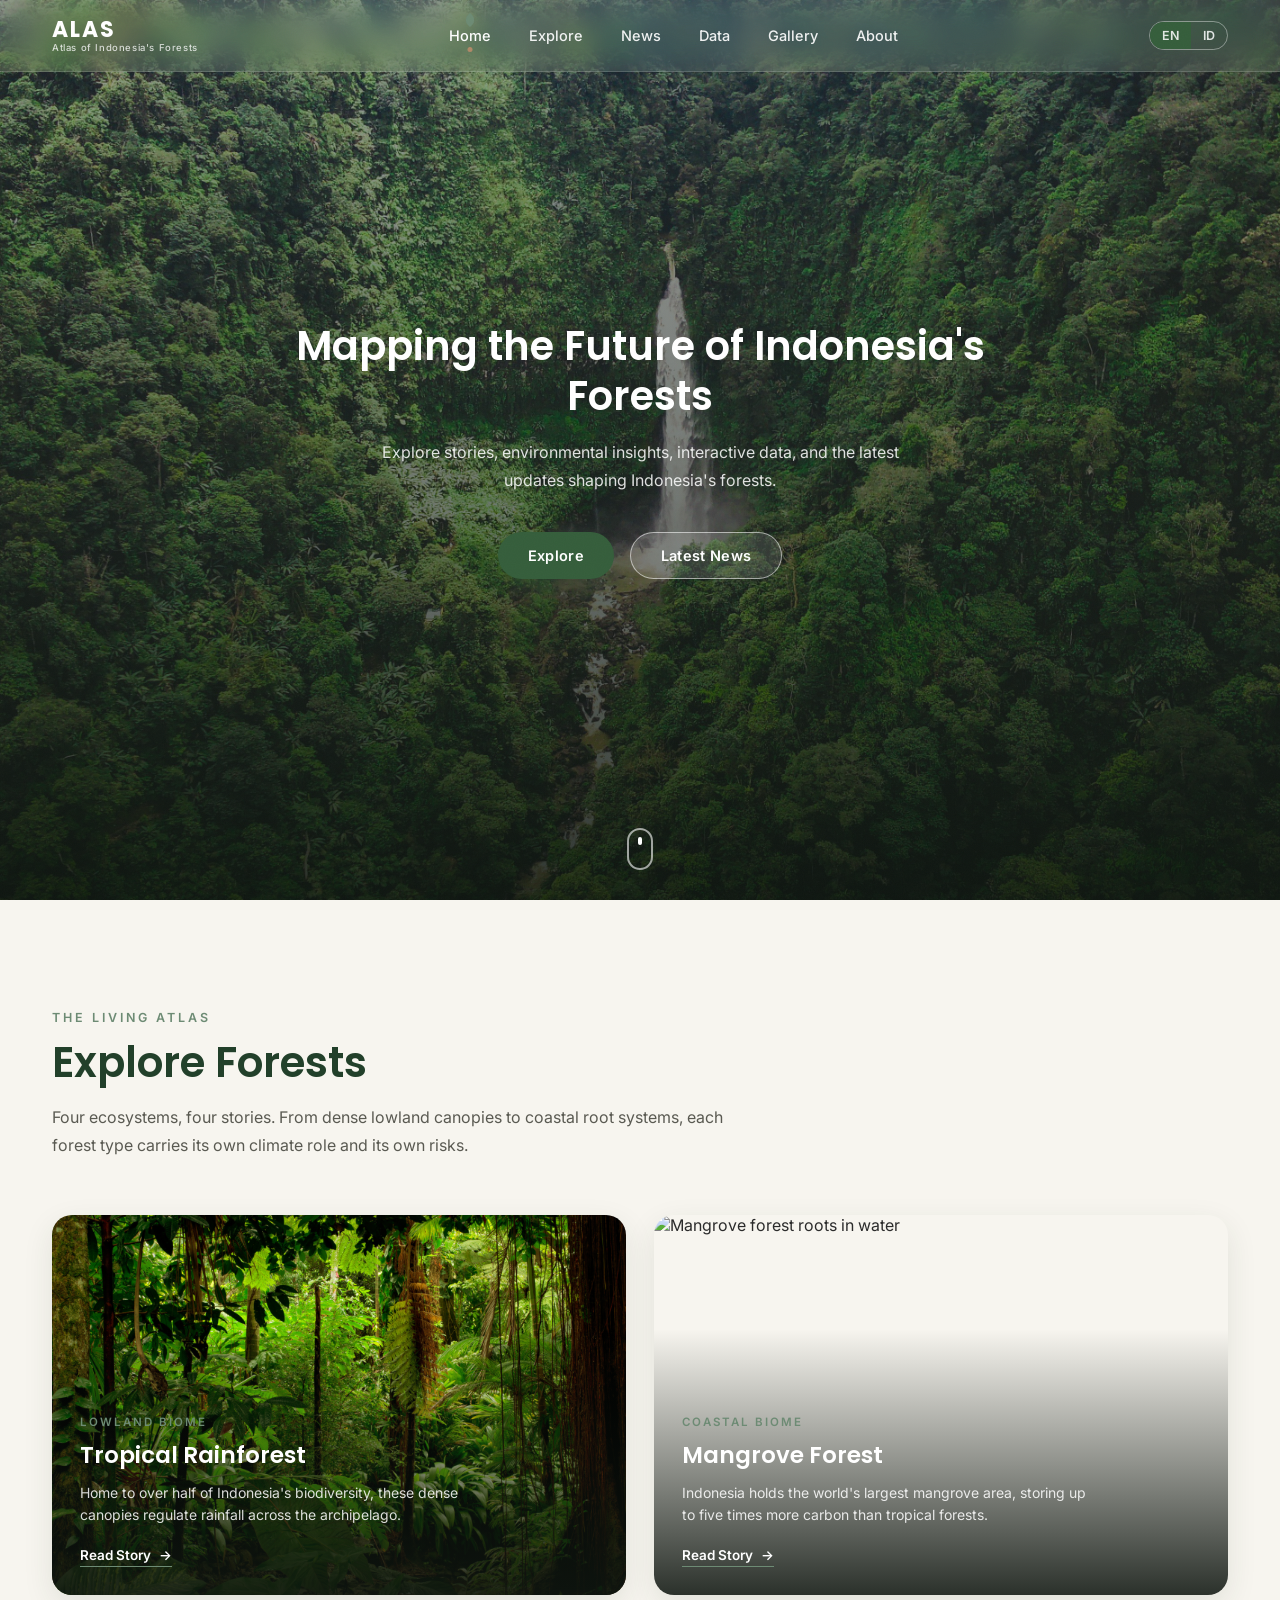
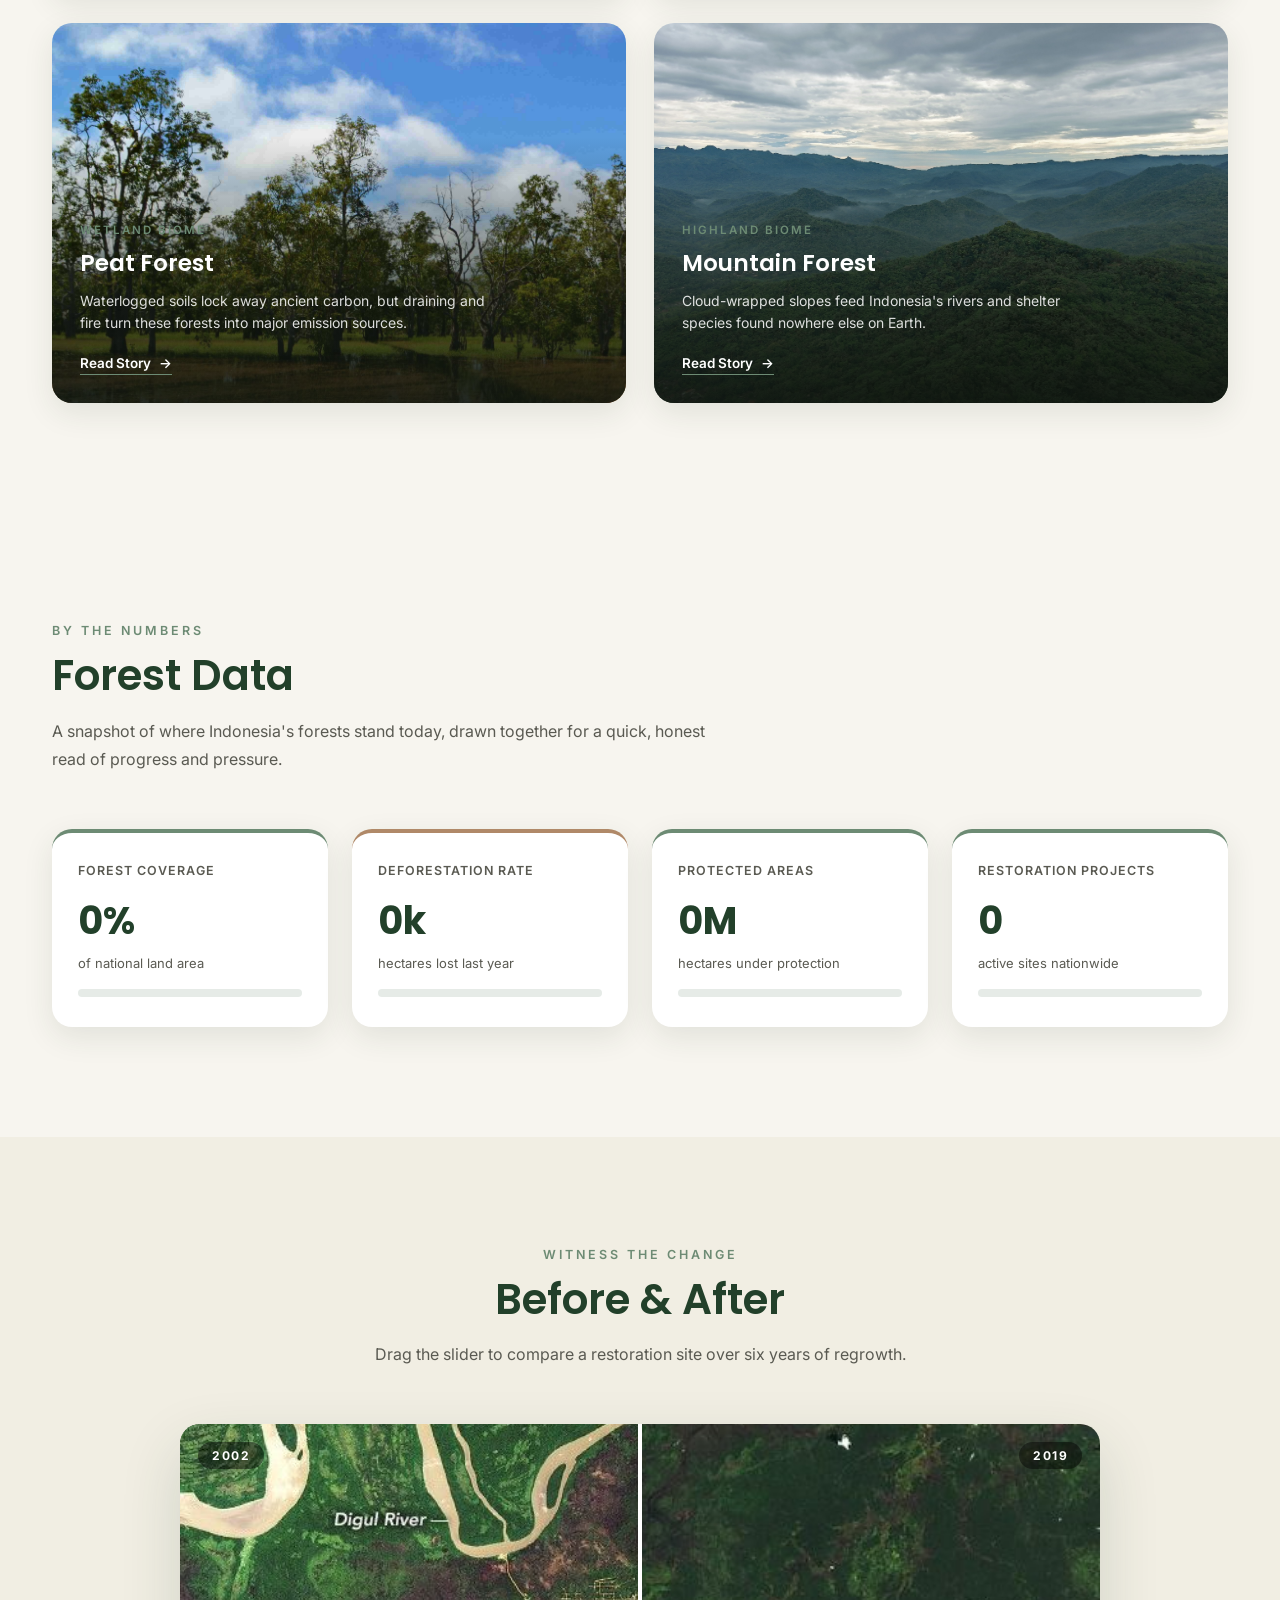
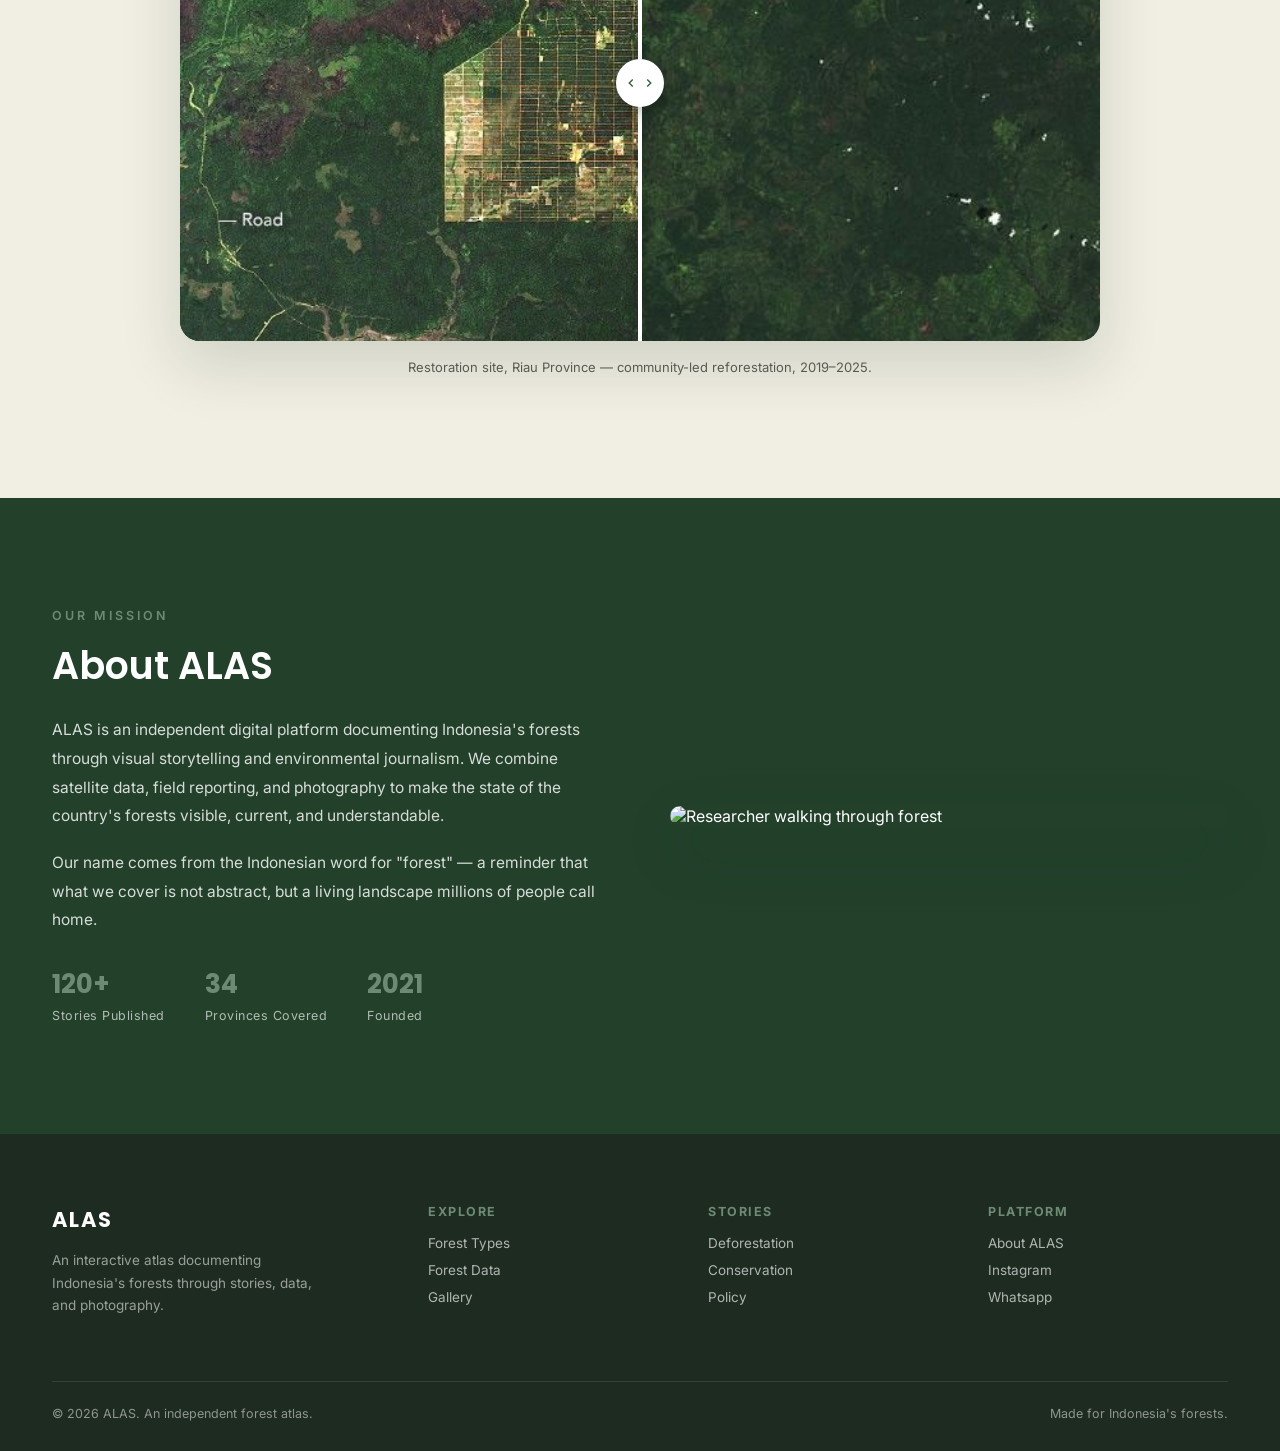
==== index.html @ 0efbd9dd "Initial commit: semua file website" ====
<!DOCTYPE html>
<html lang="en">
<head>
<meta charset="UTF-8" />
<meta name="viewport" content="width=device-width, initial-scale=1.0" />
<title>ALAS — An Interactive Atlas of Indonesia's Forests</title>
<link rel="preconnect" href="https://fonts.googleapis.com">
<link href="https://fonts.googleapis.com/css2?family=Poppins:wght@300;400;500;600;700&family=Inter:wght@300;400;500;600&display=swap" rel="stylesheet">
<link rel="stylesheet" href="styles.css">
</head>
<body class="lang-en">
<div class="grain"></div>

<!-- TOASTS -->
<div class="toast-wrap" id="toastWrap" aria-live="polite"></div>

<!-- NAV -->
<header class="nav" id="siteNav">
  <div class="wrap nav-inner">
    <a href="#home" class="nav-logo">
      <span class="mark">ALAS</span>
      <span class="sub lang-en">Atlas of Indonesia's Forests</span>
      <span class="sub lang-id">Atlas Hutan Indonesia</span>
    </a>
    <nav class="menu" id="mainMenu">
      <a href="#home" class="nav-link active" data-sec="home"><span class="leaf-ind"></span><span class="lang-en">Home</span><span class="lang-id">Beranda</span></a>
      <a href="#explore" class="nav-link" data-sec="explore"><span class="leaf-ind"></span><span class="lang-en">Explore</span><span class="lang-id">Jelajah</span></a>
      <a href="news.html" class="nav-link" data-sec="news"><span class="leaf-ind"></span><span class="lang-en">News</span><span class="lang-id">Berita</span></a>
      <a href="#data" class="nav-link" data-sec="data"><span class="leaf-ind"></span><span class="lang-en">Data</span><span class="lang-id">Data</span></a>
      <a href="gallery.html" class="nav-link" data-sec="gallery"><span class="leaf-ind"></span><span class="lang-en">Gallery</span><span class="lang-id">Galeri</span></a>
      <a href="#about" class="nav-link" data-sec="about"><span class="leaf-ind"></span><span class="lang-en">About</span><span class="lang-id">Tentang</span></a>
    </nav>
    <div class="nav-right">
      <div class="lang-switch" role="group" aria-label="Language switch">
        <button id="btnEn" class="on" onclick="setLang('en')">EN</button>
        <button id="btnId" onclick="setLang('id')">ID</button>
      </div>
      <button class="menu-toggle" id="menuToggle" aria-label="Open menu">☰</button>
    </div>
  </div>
</header>
<div class="breadcrumb-strip" id="breadcrumb"><span class="wrap"><b>ALAS</b> <span id="bcText"> / Home</span></span></div>

<!-- HOME / HERO -->
<section class="hero" id="home" style="padding:0;">
  <div class="hero-bg"></div>
  <div class="hero-content">
    <h2 class="headline">
      <span class="lang-en">Mapping the Future of Indonesia's Forests</span>
      <span class="lang-id">Memetakan Masa Depan Hutan Indonesia</span>
    </h2>
    <p class="sub lang-en">Explore stories, environmental insights, interactive data, and the latest updates shaping Indonesia's forests.</p>
    <p class="sub lang-id">Jelajahi kisah, wawasan lingkungan, data interaktif, dan pembaruan terkini yang membentuk hutan Indonesia.</p>
    <div class="hero-cta">
      <button class="btn btn-primary" onclick="rippleNav(event,'#explore')">
        <span class="lang-en">Explore</span><span class="lang-id">Jelajahi</span>
      </button>
      <a href="news.html" class="btn btn-ghost">
        <span class="lang-en">Latest News</span><span class="lang-id">Berita Terbaru</span>
      </a>
    </div>
  </div>
  <div class="scroll-cue" aria-hidden="true"></div>
</section>

<!-- EXPLORE -->
<section id="explore">
  <div class="wrap">
    <div class="section-head reveal">
      <span class="eyebrow lang-en">The Living Atlas</span>
      <span class="eyebrow lang-id">Atlas yang Hidup</span>
      <h2><span class="lang-en">Explore Forests</span><span class="lang-id">Jelajahi Hutan</span></h2>
      <p class="lang-en">Four ecosystems, four stories. From dense lowland canopies to coastal root systems, each forest type carries its own climate role and its own risks.</p>
      <p class="lang-id">Empat ekosistem, empat kisah. Dari kanopi dataran rendah yang lebat hingga sistem akar pesisir, setiap jenis hutan memiliki peran iklim dan risikonya sendiri.</p>
    </div>

    <div class="explore-grid">
      <div class="forest-card reveal" tabindex="0">
        <img src="src/hutan hujan tropis.png" alt="Tropical rainforest canopy">
        <div class="forest-card-content">
          <span class="tag lang-en">Lowland Biome</span><span class="tag lang-id">Bioma Dataran Rendah</span>
          <h3 class="lang-en">Tropical Rainforest</h3><h3 class="lang-id">Hutan Hujan Tropis</h3>
          <p class="lang-en">Home to over half of Indonesia's biodiversity, these dense canopies regulate rainfall across the archipelago.</p>
          <p class="lang-id">Rumah bagi lebih dari separuh keanekaragaman hayati Indonesia, kanopi lebat ini mengatur curah hujan di seluruh nusantara.</p>
          <a class="read-story" href="tropis.html" onclick="toastMsg('en','Opening story: Tropical Rainforest','Membuka kisah: Hutan Hujan Tropis')">
            <span class="lang-en">Read Story</span><span class="lang-id">Baca Kisah</span> →
          </a>
        </div>
      </div>
      <div class="forest-card reveal" tabindex="0">
        <img src="src/hutan mangrove.jpg" alt="Mangrove forest roots in water">
        <div class="forest-card-content">
          <span class="tag lang-en">Coastal Biome</span><span class="tag lang-id">Bioma Pesisir</span>
          <h3 class="lang-en">Mangrove Forest</h3><h3 class="lang-id">Hutan Mangrove</h3>
          <p class="lang-en">Indonesia holds the world's largest mangrove area, storing up to five times more carbon than tropical forests.</p>
          <p class="lang-id">Indonesia memiliki kawasan mangrove terluas di dunia, menyimpan karbon hingga lima kali lebih banyak dari hutan tropis.</p>
          <a class="read-story" href="mangrove2.html" onclick="toastMsg('en','Opening story: Mangrove Forest','Membuka kisah: Hutan Mangrove')">
            <span class="lang-en">Read Story</span><span class="lang-id">Baca Kisah</span> →
          </a>
        </div>
      </div>
      <div class="forest-card reveal" tabindex="0">
        <img src="src/hutan_rawa_gambut_taman_nasional.jpg" alt="Misty peat forest">
        <div class="forest-card-content">
          <span class="tag lang-en">Wetland Biome</span><span class="tag lang-id">Bioma Lahan Basah</span>
          <h3 class="lang-en">Peat Forest</h3><h3 class="lang-id">Hutan Gambut</h3>
          <p class="lang-en">Waterlogged soils lock away ancient carbon, but draining and fire turn these forests into major emission sources.</p>
          <p class="lang-id">Tanah yang tergenang menyimpan karbon purba, namun pengeringan dan kebakaran mengubah hutan ini menjadi sumber emisi besar.</p>
          <a class="read-story" href="gambut2.html" onclick="toastMsg('en','Opening story: Peat Forest','Membuka kisah: Hutan Gambut')">
            <span class="lang-en">Read Story</span><span class="lang-id">Baca Kisah</span> →
          </a>
        </div>
      </div>
      <div class="forest-card reveal" tabindex="0">
        <img src="src/mountain forest.jpg" alt="Mountain Forest">
        <div class="forest-card-content">
          <span class="tag lang-en">Highland Biome</span><span class="tag lang-id">Bioma Dataran Tinggi</span>
          <h3 class="lang-en">Mountain Forest</h3><h3 class="lang-id">Hutan Pegunungan</h3>
          <p class="lang-en">Cloud-wrapped slopes feed Indonesia's rivers and shelter species found nowhere else on Earth.</p>
          <p class="lang-id">Lereng yang diselimuti awan menjadi sumber air sungai Indonesia dan rumah bagi spesies yang tak ditemukan di tempat lain.</p>
          <a class="read-story" href="mountain2.html" onclick="toastMsg('en','Opening story: Mountain Forest','Membuka kisah: Hutan Pegunungan')">
            <span class="lang-en">Read Story</span><span class="lang-id">Baca Kisah</span> →
          </a>
        </div>
      </div>
    </div>
  </div>
</section>

<!-- DATA -->
<section id="data">
  <div class="wrap">
    <div class="section-head reveal">
      <span class="eyebrow lang-en">By the Numbers</span>
      <span class="eyebrow lang-id">Dalam Angka</span>
      <h2><span class="lang-en">Forest Data</span><span class="lang-id">Data Hutan</span></h2>
      <p class="lang-en">A snapshot of where Indonesia's forests stand today, drawn together for a quick, honest read of progress and pressure.</p>
      <p class="lang-id">Gambaran kondisi hutan Indonesia saat ini, disusun untuk memberikan pemahaman cepat tentang kemajuan dan tekanan yang ada.</p>
    </div>
    <div class="data-grid">
      <div class="data-card reveal">
        <div class="dc-label lang-en">Forest Coverage</div><div class="dc-label lang-id">Tutupan Hutan</div>
        <div class="dc-value"><span class="counter" data-target="49.1">0</span>%</div>
        <div class="dc-unit lang-en">of national land area</div><div class="dc-unit lang-id">dari luas daratan nasional</div>
        <div class="progress-track"><div class="progress-fill" data-fill="49.1"></div></div>
      </div>
      <div class="data-card warn reveal">
        <div class="dc-label lang-en">Deforestation Rate</div><div class="dc-label lang-id">Laju Deforestasi</div>
        <div class="dc-value"><span class="counter" data-target="464">0</span>k</div>
        <div class="dc-unit lang-en">hectares lost last year</div><div class="dc-unit lang-id">hektar hilang tahun lalu</div>
        <div class="progress-track"><div class="progress-fill" data-fill="34"></div></div>
      </div>
      <div class="data-card reveal">
        <div class="dc-label lang-en">Protected Areas</div><div class="dc-label lang-id">Kawasan Lindung</div>
        <div class="dc-value"><span class="counter" data-target="27.4">0</span>M</div>
        <div class="dc-unit lang-en">hectares under protection</div><div class="dc-unit lang-id">hektar berstatus lindung</div>
        <div class="progress-track"><div class="progress-fill" data-fill="61"></div></div>
      </div>
      <div class="data-card reveal">
        <div class="dc-label lang-en">Restoration Projects</div><div class="dc-label lang-id">Proyek Restorasi</div>
        <div class="dc-value"><span class="counter" data-target="312">0</span></div>
        <div class="dc-unit lang-en">active sites nationwide</div><div class="dc-unit lang-id">lokasi aktif di seluruh negeri</div>
        <div class="progress-track"><div class="progress-fill" data-fill="45"></div></div>
      </div>
    </div>
  </div>
</section>

<!-- BEFORE & AFTER -->
<section id="before-after" style="background:#F1EEE3;">
  <div class="wrap">
    <div class="section-head reveal" style="margin-left:auto;margin-right:auto;text-align:center;">
      <span class="eyebrow lang-en">Witness the Change</span>
      <span class="eyebrow lang-id">Saksikan Perubahan</span>
      <h2><span class="lang-en">Before &amp; After</span><span class="lang-id">Sebelum &amp; Sesudah</span></h2>
      <p class="lang-en">Drag the slider to compare a restoration site over six years of regrowth.</p>
      <p class="lang-id">Geser penggeser untuk membandingkan lokasi restorasi selama enam tahun pertumbuhan kembali.</p>
    </div>

    <div class="ba-wrap reveal" id="baWrap">
      <span class="ba-label before lang-en">2002</span><span class="ba-label before lang-id">2002</span>
      <img src="src/2002-papua.jpg" alt="Degraded land before restoration">
      <div class="ba-after" id="baAfter">
        <img src="src/2019-papua.jpg" alt="Regrown forest after restoration">
      </div>
      <span class="ba-label after lang-en">2019</span><span class="ba-label after lang-id">2019</span>
      <div class="ba-handle" id="baHandle">
        <div class="knob">
          <svg viewBox="0 0 24 24" fill="none" stroke="currentColor" stroke-width="2.4"><polyline points="15 18 9 12 15 6"/></svg>
          <svg viewBox="0 0 24 24" fill="none" stroke="currentColor" stroke-width="2.4"><polyline points="9 18 15 12 9 6"/></svg>
        </div>
      </div>
    </div>
    <p class="ba-caption reveal lang-en">Restoration site, Riau Province — community-led reforestation, 2019–2025.</p>
    <p class="ba-caption reveal lang-id">Lokasi restorasi, Provinsi Riau — reboisasi yang dipimpin komunitas, 2019–2025.</p>
  </div>
</section>

<!-- ABOUT -->
<section id="about" class="about-section">
  <div class="wrap">
    <div class="about-grid">
      <div class="about-text reveal">
        <span class="eyebrow lang-en">Our Mission</span>
        <span class="eyebrow lang-id">Misi Kami</span>
        <h2><span class="lang-en">About ALAS</span><span class="lang-id">Tentang ALAS</span></h2>
        <p class="lang-en">ALAS is an independent digital platform documenting Indonesia's forests through visual storytelling and environmental journalism. We combine satellite data, field reporting, and photography to make the state of the country's forests visible, current, and understandable.</p>
        <p class="lang-id">ALAS adalah platform digital independen yang mendokumentasikan hutan Indonesia melalui penceritaan visual dan jurnalisme lingkungan. Kami menggabungkan data satelit, laporan lapangan, dan fotografi untuk membuat kondisi hutan negeri ini terlihat, terkini, dan mudah dipahami.</p>
        <p class="lang-en">Our name comes from the Indonesian word for "forest" — a reminder that what we cover is not abstract, but a living landscape millions of people call home.</p>
        <p class="lang-id">Nama kami berasal dari kata "hutan" dalam bahasa Indonesia — pengingat bahwa apa yang kami liput bukanlah hal abstrak, melainkan lanskap hidup yang menjadi rumah bagi jutaan orang.</p>
        <div class="about-stats">
          <div><b>120+</b><span class="lang-en">Stories Published</span><span class="lang-id">Kisah Diterbitkan</span></div>
          <div><b>34</b><span class="lang-en">Provinces Covered</span><span class="lang-id">Provinsi Diliput</span></div>
          <div><b>2021</b><span class="lang-en">Founded</span><span class="lang-id">Didirikan</span></div>
        </div>
      </div>
      <div class="reveal">
        <img src="https://images.unsplash.com/photo-1542273917363-3b1817f69a2d?auto=format&fit=crop&w=900&q=80" alt="Researcher walking through forest">
      </div>
    </div>
  </div>
</section>

<!-- FOOTER -->
<footer>
  <div class="wrap">
    <div class="footer-grid">
      <div>
        <div class="footer-logo">ALAS</div>
        <p class="lang-en">An interactive atlas documenting Indonesia's forests through stories, data, and photography.</p>
        <p class="lang-id">Atlas interaktif yang mendokumentasikan hutan Indonesia melalui kisah, data, dan fotografi.</p>
      </div>
      <div class="footer-col">
        <h6 class="lang-en">Explore</h6><h6 class="lang-id">Jelajah</h6>
        <a href="#explore"><span class="lang-en">Forest Types</span><span class="lang-id">Jenis Hutan</span></a>
        <a href="#data"><span class="lang-en">Forest Data</span><span class="lang-id">Data Hutan</span></a>
        <a href="gallery.html"><span class="lang-en">Gallery</span><span class="lang-id">Galeri</span></a>
      </div>
      <div class="footer-col">
        <h6 class="lang-en">Stories</h6><h6 class="lang-id">Kisah</h6>
        <a href="news.html"><span class="lang-en">Deforestation</span><span class="lang-id">Deforestasi</span></a>
        <a href="news.html"><span class="lang-en">Conservation</span><span class="lang-id">Konservasi</span></a>
        <a href="news.html"><span class="lang-en">Policy</span><span class="lang-id">Kebijakan</span></a>
      </div>
      <div class="footer-col">
        <h6 class="lang-en">Platform</h6><h6 class="lang-id">Platform</h6>
        <a href="index.html#about"><span class="lang-en">About ALAS</span><span class="lang-id">Tentang ALAS</span></a>
        <a href="https://www.instagram.com/marsyaafnii" target="_blank" rel="noopener noreferrer"><span class="lang-en">Instagram</span><span class="lang-id">Kontak</span></a>
        <a href="https://wa.me/6281296322560" target="_blank" rel="noopener noreferrer"><span class="lang-en">Whatsapp</span><span class="lang-id">Buletin</span></a>
      </div>
    </div>
    <div class="footer-bottom">
      <span class="lang-en">© 2026 ALAS. An independent forest atlas.</span>
      <span class="lang-id">© 2026 ALAS. Atlas hutan independen.</span>
      <span class="lang-en">Made for Indonesia's forests.</span>
      <span class="lang-id">Dibuat untuk hutan Indonesia.</span>
    </div>
  </div>
</footer>

<button class="back-to-top" id="backToTop" aria-label="Back to top">
  <svg width="20" height="20" viewBox="0 0 24 24" fill="none" stroke="currentColor" stroke-width="2.4"><polyline points="18 15 12 9 6 15"/></svg>
</button>

<script src="main.js"></script>

</body>
</html>
---- styles.css ----
:root{
    --bg:#F7F5EF;
    --bg-raised:#FFFFFF;
    --forest:#355E3B;
    --forest-dark:#22402A;
    --sage:#6D8B74;
    --earth:#B08968;
    --text:#2B2B2B;
    --text-soft:#5A5A52;
    --line:rgba(43,43,43,0.10);
    --shadow: 0 10px 30px rgba(43,55,43,0.10);
    --shadow-lg: 0 24px 60px rgba(34,64,42,0.16);
    --radius: 20px;
    --radius-sm: 12px;
    --maxw: 1240px;
    --speed: .5s;
  }
  *{box-sizing:border-box;}
  html{scroll-behavior:smooth;}
  body{
    margin:0;
    background:var(--bg);
    color:var(--text);
    font-family:'Inter',sans-serif;
    -webkit-font-smoothing:antialiased;
    overflow-x:hidden;
  }
  h1,h2,h3,h4,.font-display{font-family:'Poppins',sans-serif;}
  img{max-width:100%;display:block;}
  a{color:inherit;text-decoration:none;}
  button{font-family:inherit;cursor:pointer;}
  ::selection{background:var(--sage);color:#fff;}

  /* language toggle visibility */
  body.lang-en .lang-id{display:none !important;}
  body.lang-id .lang-en{display:none !important;}

  .wrap{max-width:var(--maxw);margin:0 auto;padding:0 32px;}

  /* focus states for accessibility */
  a:focus-visible, button:focus-visible, input:focus-visible{
    outline:3px solid var(--earth);
    outline-offset:3px;
    border-radius:6px;
  }

  /* ---------- canopy divider signature element ---------- */
  .canopy-divider{width:100%;height:46px;display:block;color:var(--forest);opacity:.55;}

  /* ---------- NAVBAR ---------- */
  header.nav{
    position:fixed;top:0;left:0;right:0;z-index:1000;
    padding:18px 0;
    transition:background var(--speed) ease, box-shadow var(--speed) ease, padding var(--speed) ease, backdrop-filter var(--speed) ease;
    background:rgba(247,245,239,0.12);
    backdrop-filter:blur(14px) saturate(160%);
    -webkit-backdrop-filter:blur(14px) saturate(160%);
    border-bottom:1px solid rgba(255,255,255,0.14);
  }
  header.nav.solid{
    background:rgba(247,245,239,0.92);
    box-shadow:0 6px 24px rgba(43,43,43,0.07);
    padding:12px 0;
    border-bottom:1px solid var(--line);
  }
  .nav-inner{display:flex;align-items:center;justify-content:space-between;gap:24px;}
  .nav-logo{display:flex;flex-direction:column;line-height:1;}
  .nav-logo .mark{font-family:'Poppins';font-weight:700;font-size:22px;letter-spacing:2px;color:var(--forest);transition:color var(--speed);}
  header.nav:not(.solid) .nav-logo .mark{color:#fff;}
  .nav-logo .sub{font-size:9.5px;letter-spacing:.6px;color:var(--text-soft);margin-top:2px;font-weight:500;}
  header.nav:not(.solid) .nav-logo .sub{color:rgba(255,255,255,0.78);}

  nav.menu{display:flex;align-items:center;gap:6px;}
  nav.menu a{
    position:relative;
    padding:9px 16px;
    font-size:14.5px;font-weight:500;
    color:var(--text);
    border-radius:999px;
    transition:color var(--speed), background var(--speed);
  }
  header.nav:not(.solid) nav.menu a{color:rgba(255,255,255,0.92);}
  nav.menu a:hover{background:rgba(53,94,59,0.08);}
  header.nav:not(.solid) nav.menu a:hover{background:rgba(255,255,255,0.14);}
  nav.menu a.active{color:var(--forest);}
  header.nav:not(.solid) nav.menu a.active{color:#fff;}
  nav.menu a.active::after{
    content:"";position:absolute;left:50%;bottom:1px;transform:translateX(-50%);
    width:5px;height:5px;border-radius:50%;background:var(--earth);
  }
  /* leaf-shaped active indicator (signature touch) */
  nav.menu a .leaf-ind{
    position:absolute;left:50%;top:-3px;transform:translateX(-50%) scale(0);
    width:10px;height:10px;background:var(--sage);
    border-radius:0 70% 0 70%;transition:transform .35s cubic-bezier(.34,1.56,.64,1);
  }
  nav.menu a.active .leaf-ind{transform:translateX(-50%) scale(1) rotate(45deg);}

  .nav-right{display:flex;align-items:center;gap:14px;}
  .lang-switch{
    display:flex;align-items:center;gap:0;
    border:1.5px solid rgba(43,43,43,0.18);
    border-radius:999px;overflow:hidden;
  }
  header.nav:not(.solid) .lang-switch{border-color:rgba(255,255,255,0.4);}
  .lang-switch button{
    border:none;background:transparent;padding:6px 12px;font-size:12.5px;font-weight:600;
    color:var(--text-soft);transition:background var(--speed), color var(--speed);
  }
  header.nav:not(.solid) .lang-switch button{color:rgba(255,255,255,0.85);}
  .lang-switch button.on{background:var(--forest);color:#fff;}
  .menu-toggle{display:none;background:none;border:none;color:var(--text);font-size:22px;}
  header.nav:not(.solid) .menu-toggle{color:#fff;}

  /* breadcrumb strip (memory-load reducer) */
  .breadcrumb-strip{
    position:fixed;top:64px;left:0;right:0;z-index:999;
    text-align:center;font-size:11.5px;color:var(--text-soft);
    background:rgba(247,245,239,0.85);backdrop-filter:blur(8px);
    padding:6px 0;letter-spacing:.4px;
    opacity:0;transform:translateY(-6px);pointer-events:none;
    transition:opacity .35s,transform .35s;
    border-bottom:1px solid var(--line);
  }
  .breadcrumb-strip.show{opacity:1;transform:translateY(0);}
  .breadcrumb-strip b{color:var(--forest);}

  /* ---------- HERO ---------- */
  .hero{
    position:relative;height:100vh;min-height:640px;
    display:flex;align-items:center;justify-content:center;text-align:center;
    color:#fff;overflow:hidden;
  }
  .hero-bg{
    position:absolute;inset:0;background-size:cover;background-position:center;
    background-image:linear-gradient(180deg, rgba(20,30,22,0.35) 0%, rgba(16,26,18,0.55) 55%, rgba(12,20,14,0.88) 100%), url('src/cover.jpg');
    transform:scale(1.08);
    animation:heroZoom 18s ease-in-out infinite alternate;
  }
  @keyframes heroZoom{from{transform:scale(1.08);}to{transform:scale(1.16);}}
  .hero-content{position:relative;z-index:2;max-width:780px;padding:0 24px;}
  .hero-eyebrow{
    display:inline-flex;align-items:center;gap:8px;
    font-size:13px;letter-spacing:3px;text-transform:uppercase;
    color:rgba(255,255,255,0.85);margin-bottom:22px;
    opacity:0;animation:fadeUp .9s ease forwards .15s;
  }
  .hero-eyebrow .dot{width:6px;height:6px;border-radius:50%;background:var(--sage);}
  .hero h1.mark-big{
    font-size:clamp(40px,7vw,76px);font-weight:700;letter-spacing:6px;
    margin:0 0 6px;opacity:0;animation:fadeUp .9s ease forwards .3s;
  }
  .hero .mark-sub{
    font-size:clamp(13px,1.6vw,16px);font-weight:400;color:rgba(255,255,255,0.82);
    letter-spacing:.5px;margin-bottom:34px;
    opacity:0;animation:fadeUp .9s ease forwards .45s;
  }
  .hero h2.headline{
    font-size:clamp(24px,3.6vw,40px);font-weight:600;line-height:1.25;margin:0 0 18px;
    opacity:0;animation:fadeUp .9s ease forwards .6s;
  }
  .hero p.sub{
    font-size:16px;line-height:1.7;color:rgba(255,255,255,0.86);max-width:560px;margin:0 auto 38px;
    opacity:0;animation:fadeUp .9s ease forwards .75s;
  }
  .hero-cta{display:flex;gap:16px;justify-content:center;flex-wrap:wrap;opacity:0;animation:fadeUp .9s ease forwards .9s;}
  @keyframes fadeUp{from{opacity:0;transform:translateY(18px);}to{opacity:1;transform:translateY(0);}}

  .btn{
    position:relative;overflow:hidden;
    padding:14px 30px;border-radius:999px;border:none;font-size:14.5px;font-weight:600;
    letter-spacing:.3px;transition:transform .3s ease, box-shadow .3s ease, background .3s ease;
    display:inline-flex;align-items:center;gap:8px;
  }
  .btn-primary{background:var(--forest);color:#fff;box-shadow:0 10px 26px rgba(53,94,59,0.35);}
  .btn-primary:hover{transform:translateY(-2px);box-shadow:0 14px 32px rgba(53,94,59,0.45);background:var(--forest-dark);}
  .btn-ghost{background:rgba(255,255,255,0.12);color:#fff;border:1.5px solid rgba(255,255,255,0.55);backdrop-filter:blur(6px);}
  .btn-ghost:hover{background:rgba(255,255,255,0.22);transform:translateY(-2px);}
  .btn-earth{background:var(--earth);color:#fff;}
  .btn-earth:hover{transform:translateY(-2px);background:#9c7656;}
  /* ripple */
  .btn .ripple{
    position:absolute;border-radius:50%;background:rgba(255,255,255,0.55);
    transform:scale(0);animation:rippleAnim .6s ease-out;pointer-events:none;
  }
  @keyframes rippleAnim{to{transform:scale(3.2);opacity:0;}}

  .scroll-cue{
    position:absolute;bottom:30px;left:50%;transform:translateX(-50%);z-index:2;
    width:26px;height:42px;border:2px solid rgba(255,255,255,0.6);border-radius:14px;
  }
  .scroll-cue::before{
    content:"";position:absolute;top:7px;left:50%;transform:translateX(-50%);
    width:4px;height:8px;background:#fff;border-radius:3px;
    animation:scrollDot 1.8s ease infinite;
  }
  @keyframes scrollDot{0%{opacity:1;top:7px;}70%{opacity:0;top:20px;}100%{opacity:0;top:7px;}}

  /* ---------- SECTION shared ---------- */
  section{padding:110px 0;position:relative;}
  .section-head{max-width:680px;margin:0 0 56px;}
  .eyebrow{
    font-size:12.5px;letter-spacing:3px;text-transform:uppercase;color:var(--sage);
    font-weight:600;margin-bottom:14px;display:block;
  }
  .section-head h2{font-size:clamp(28px,4vw,42px);font-weight:600;margin:0 0 16px;line-height:1.15;color:var(--forest-dark);}
  .section-head p{font-size:16px;line-height:1.75;color:var(--text-soft);margin:0;}

  .reveal{opacity:0;transform:translateY(28px);transition:opacity .8s ease, transform .8s ease;}
  .reveal.in{opacity:1;transform:translateY(0);}

  /* ---------- EXPLORE ---------- */
  .explore-grid{display:grid;grid-template-columns:repeat(2,1fr);gap:28px;}
  .forest-card{
    position:relative;border-radius:var(--radius);overflow:hidden;height:380px;
    box-shadow:var(--shadow);transition:transform .5s ease, box-shadow .5s ease;
    cursor:pointer;
  }
  .forest-card:hover{transform:translateY(-8px);box-shadow:var(--shadow-lg);}
  .forest-card img{position:absolute;inset:0;width:100%;height:100%;object-fit:cover;transition:transform .8s ease;}
  .forest-card:hover img{transform:scale(1.08);}
  .forest-card::after{
    content:"";position:absolute;inset:0;
    background:linear-gradient(180deg, rgba(20,30,22,0) 30%, rgba(15,22,16,0.88) 100%);
  }
  .forest-card-content{position:absolute;left:0;right:0;bottom:0;padding:28px;z-index:2;color:#fff;}
  .forest-card-content .tag{font-size:11.5px;letter-spacing:2px;text-transform:uppercase;color:var(--sage);font-weight:600;}
  .forest-card-content h3{font-size:23px;font-weight:600;margin:8px 0 10px;}
  .forest-card-content p{font-size:14px;line-height:1.6;color:rgba(255,255,255,0.85);margin:0 0 18px;max-width:420px;}
  .read-story{
    display:inline-flex;align-items:center;gap:8px;font-size:13.5px;font-weight:600;color:#fff;
    border-bottom:1.5px solid var(--sage);padding-bottom:3px;transition:gap .3s,color .3s;
  }
  .read-story:hover{gap:13px;color:var(--sage);}

  /* ---------- NEWS ---------- */
  .news-toolbar{display:flex;flex-wrap:wrap;gap:18px;align-items:center;justify-content:space-between;margin-bottom:34px;}
  .search-bar{
    flex:1;min-width:240px;max-width:380px;display:flex;align-items:center;gap:10px;
    background:var(--bg-raised);border:1.5px solid var(--line);border-radius:999px;padding:11px 18px;
    box-shadow:0 2px 10px rgba(43,43,43,0.04);transition:border-color .3s, box-shadow .3s;
  }
  .search-bar:focus-within{border-color:var(--sage);box-shadow:0 0 0 4px rgba(109,139,116,0.15);}
  .search-bar input{border:none;outline:none;flex:1;font-size:14px;font-family:inherit;background:transparent;color:var(--text);}
  .search-bar svg{flex-shrink:0;color:var(--text-soft);}
  .filter-chips{display:flex;flex-wrap:wrap;gap:10px;}
  .chip{
    padding:9px 18px;border-radius:999px;border:1.5px solid var(--line);background:var(--bg-raised);
    font-size:13px;font-weight:500;color:var(--text-soft);transition:all .3s;
  }
  .chip:hover{border-color:var(--sage);color:var(--forest);}
  .chip.active{background:var(--forest);border-color:var(--forest);color:#fff;}
  .search-status{font-size:13px;color:var(--text-soft);margin-bottom:22px;min-height:18px;}
  .search-status b{color:var(--forest);}
  .search-status .clear-link{margin-left:10px;color:var(--earth);font-weight:600;text-decoration:underline;cursor:pointer;}

  .featured-article{
    display:grid;grid-template-columns:1.1fr 1fr;gap:0;border-radius:var(--radius);overflow:hidden;
    background:var(--bg-raised);box-shadow:var(--shadow);margin-bottom:44px;
  }
  .featured-article .fa-img{position:relative;height:100%;min-height:340px;}
  .featured-article .fa-img img{width:100%;height:100%;object-fit:cover;}
  .fa-badge{
    position:absolute;top:20px;left:20px;background:var(--earth);color:#fff;font-size:11px;
    font-weight:700;letter-spacing:1px;text-transform:uppercase;padding:6px 14px;border-radius:999px;
  }
  .fa-body{padding:42px;display:flex;flex-direction:column;justify-content:center;}
  .fa-cat{font-size:12px;font-weight:600;letter-spacing:1.5px;text-transform:uppercase;color:var(--sage);margin-bottom:12px;}
  .fa-body h3{font-size:28px;font-weight:600;line-height:1.3;margin:0 0 16px;color:var(--forest-dark);}
  .fa-body p{font-size:15px;line-height:1.75;color:var(--text-soft);margin:0 0 22px;}
  .fa-meta{font-size:12.5px;color:var(--text-soft);margin-bottom:22px;}

  .news-grid{display:grid;grid-template-columns:repeat(3,1fr);gap:28px;}
  .news-card{
    background:var(--bg-raised);border-radius:var(--radius-sm);overflow:hidden;box-shadow:var(--shadow);
    transition:transform .4s ease, box-shadow .4s ease;display:flex;flex-direction:column;
  }
  .news-card:hover{transform:translateY(-6px);box-shadow:var(--shadow-lg);}
  .nc-img{position:relative;height:190px;overflow:hidden;}
  .nc-img img{width:100%;height:100%;object-fit:cover;transition:transform .6s;}
  .news-card:hover .nc-img img{transform:scale(1.06);}
  .bookmark-btn{
    position:absolute;top:14px;right:14px;width:36px;height:36px;border-radius:50%;
    background:rgba(255,255,255,0.92);border:none;display:flex;align-items:center;justify-content:center;
    box-shadow:0 4px 10px rgba(0,0,0,0.15);transition:transform .25s;
  }
  .bookmark-btn:hover{transform:scale(1.1);}
  .bookmark-btn svg{width:16px;height:16px;color:var(--forest);transition:fill .3s, transform .35s;}
  .bookmark-btn.saved svg{fill:var(--earth);color:var(--earth);animation:bookmarkPop .4s ease;}
  @keyframes bookmarkPop{0%{transform:scale(1);}40%{transform:scale(1.4) rotate(-8deg);}100%{transform:scale(1);}}
  .nc-body{padding:22px;display:flex;flex-direction:column;flex:1;}
  .nc-cat{font-size:11px;font-weight:700;letter-spacing:1.3px;text-transform:uppercase;color:var(--earth);margin-bottom:10px;}
  .nc-body h4{font-size:16.5px;font-weight:600;line-height:1.4;margin:0 0 10px;color:var(--text);}
  .nc-body p{font-size:13.5px;line-height:1.65;color:var(--text-soft);margin:0 0 16px;flex:1;}
  .nc-meta{font-size:11.5px;color:var(--text-soft);border-top:1px solid var(--line);padding-top:12px;}
  .news-empty{display:none;text-align:center;padding:60px 20px;color:var(--text-soft);}
  .news-empty.show{display:block;}

  .skeleton-grid{display:grid;grid-template-columns:repeat(3,1fr);gap:28px;}
  .skel-card{border-radius:var(--radius-sm);overflow:hidden;background:var(--bg-raised);box-shadow:var(--shadow);}
  .skel-img{height:190px;background:linear-gradient(90deg,#ECE9DF 25%,#F4F2EA 37%,#ECE9DF 63%);background-size:400% 100%;animation:shimmer 1.4s infinite;}
  .skel-line{height:12px;margin:18px 22px;border-radius:6px;background:linear-gradient(90deg,#ECE9DF 25%,#F4F2EA 37%,#ECE9DF 63%);background-size:400% 100%;animation:shimmer 1.4s infinite;}
  .skel-line.short{width:50%;}
  @keyframes shimmer{0%{background-position:100% 0;}100%{background-position:0 0;}}

  /* ---------- DATA DASHBOARD ---------- */
  .data-grid{display:grid;grid-template-columns:repeat(4,1fr);gap:24px;}
  .data-card{
    background:var(--bg-raised);border-radius:var(--radius);padding:30px 26px;box-shadow:var(--shadow);
    border-top:4px solid var(--sage);transition:transform .4s;
  }
  .data-card:hover{transform:translateY(-5px);}
  .data-card .dc-label{font-size:12.5px;font-weight:600;letter-spacing:1px;text-transform:uppercase;color:var(--text-soft);margin-bottom:14px;}
  .data-card .dc-value{font-size:38px;font-weight:700;color:var(--forest-dark);font-family:'Poppins';margin-bottom:6px;}
  .data-card .dc-unit{font-size:13px;color:var(--text-soft);margin-bottom:18px;}
  .progress-track{height:8px;border-radius:999px;background:rgba(53,94,59,0.12);overflow:hidden;}
  .progress-fill{height:100%;width:0%;border-radius:999px;background:linear-gradient(90deg,var(--sage),var(--forest));transition:width 1.4s cubic-bezier(.22,.61,.36,1);}
  .data-card.warn{border-top-color:var(--earth);}
  .data-card.warn .progress-fill{background:linear-gradient(90deg,var(--earth),#8a5a3a);}

  /* ---------- BEFORE / AFTER ---------- */
  .ba-wrap{
    position:relative;max-width:920px;margin:0 auto;border-radius:var(--radius);overflow:hidden;
    box-shadow:var(--shadow-lg);aspect-ratio:16/9;user-select:none;
  }
  .ba-wrap img{position:absolute;inset:0;width:100%;height:100%;object-fit:cover;pointer-events:none;}
  .ba-after{position:absolute;inset:0;width:100%;height:100%;overflow:hidden;clip-path:inset(0 50% 0 0);}
  .ba-after img{width:100%;height:100%;object-fit:cover;}
  .ba-label{position:absolute;top:18px;font-size:12px;font-weight:700;letter-spacing:1.5px;text-transform:uppercase;color:#fff;background:rgba(0,0,0,0.45);padding:6px 14px;border-radius:999px;z-index:3;}
  .ba-label.before{left:18px;}
  .ba-label.after{right:18px;}
  .ba-handle{
    position:absolute;top:0;bottom:0;left:50%;width:4px;background:#fff;transform:translateX(-50%);
    cursor:ew-resize;z-index:4;box-shadow:0 0 12px rgba(0,0,0,0.3);
  }
  .ba-handle .knob{
    position:absolute;top:50%;left:50%;transform:translate(-50%,-50%);
    width:48px;height:48px;border-radius:50%;background:#fff;display:flex;align-items:center;justify-content:center;
    box-shadow:0 6px 18px rgba(0,0,0,0.25);gap:4px;
  }
  .ba-handle .knob svg{width:14px;height:14px;color:var(--forest);}
  .ba-caption{text-align:center;font-size:13px;color:var(--text-soft);margin-top:18px;}

  /* ---------- GALLERY ---------- */
  .masonry{column-count:3;column-gap:22px;}
  .masonry-item{
    position:relative;break-inside:avoid;margin-bottom:22px;border-radius:var(--radius-sm);overflow:hidden;
    box-shadow:var(--shadow);cursor:pointer;
  }
  .masonry-item img{width:100%;display:block;transition:transform .6s ease;}
  .masonry-item:hover img{transform:scale(1.07);}
  .m-overlay{
    position:absolute;inset:0;background:linear-gradient(180deg,rgba(15,22,16,0) 40%,rgba(12,18,13,0.92) 100%);
    opacity:0;transition:opacity .4s ease;display:flex;align-items:flex-end;padding:20px;
  }
  .masonry-item:hover .m-overlay{opacity:1;}
  .m-overlay .m-info{color:#fff;transform:translateY(10px);transition:transform .4s ease;}
  .masonry-item:hover .m-overlay .m-info{transform:translateY(0);}
  .m-info .m-loc{font-size:11px;letter-spacing:1.5px;text-transform:uppercase;color:var(--sage);font-weight:700;margin-bottom:6px;}
  .m-info h5{font-size:15px;font-weight:600;margin:0 0 4px;}
  .m-info p{font-size:12px;color:rgba(255,255,255,0.8);margin:0;}

  /* ---------- ABOUT ---------- */
  .about-section{background:var(--forest-dark);color:#fff;border-radius:0;}
  .about-grid{display:grid;grid-template-columns:1fr 1fr;gap:60px;align-items:center;}
  .about-grid img{border-radius:var(--radius);box-shadow:var(--shadow-lg);}
  .about-text .eyebrow{color:var(--sage);}
  .about-text h2{color:#fff;font-size:clamp(26px,3.6vw,38px);font-weight:600;margin:0 0 22px;}
  .about-text p{font-size:15.5px;line-height:1.85;color:rgba(255,255,255,0.82);margin:0 0 18px;}
  .about-stats{display:flex;gap:40px;margin-top:30px;flex-wrap:wrap;}
  .about-stats div b{display:block;font-family:'Poppins';font-size:26px;font-weight:700;color:var(--sage);}
  .about-stats div span{font-size:12.5px;color:rgba(255,255,255,0.65);letter-spacing:.5px;}

  /* ---------- TOAST ---------- */
  .toast-wrap{position:fixed;bottom:30px;left:50%;transform:translateX(-50%);z-index:3000;display:flex;flex-direction:column;gap:10px;align-items:center;}
  .toast{
    background:var(--forest-dark);color:#fff;padding:13px 24px;border-radius:999px;font-size:13.5px;font-weight:500;
    box-shadow:0 12px 30px rgba(0,0,0,0.25);display:flex;align-items:center;gap:10px;
    animation:toastIn .35s ease, toastOut .35s ease 2.4s forwards;
  }
  .toast svg{width:16px;height:16px;color:var(--sage);flex-shrink:0;}
  @keyframes toastIn{from{opacity:0;transform:translateY(16px);}to{opacity:1;transform:translateY(0);}}
  @keyframes toastOut{to{opacity:0;transform:translateY(-10px);}}

  /* ---------- BACK TO TOP ---------- */
  .back-to-top{
    position:fixed;bottom:30px;right:30px;width:50px;height:50px;border-radius:50%;
    background:var(--forest);color:#fff;border:none;display:flex;align-items:center;justify-content:center;
    box-shadow:0 10px 24px rgba(53,94,59,0.35);opacity:0;pointer-events:none;transform:translateY(10px);
    transition:opacity .35s, transform .35s, background .3s;z-index:900;
  }
  .back-to-top.show{opacity:1;pointer-events:auto;transform:translateY(0);}
  .back-to-top:hover{background:var(--forest-dark);}

  /* ---------- FOOTER ---------- */
  footer{background:#1E2B20;color:rgba(255,255,255,0.75);padding:70px 0 30px;}
  .footer-grid{display:grid;grid-template-columns:1.4fr 1fr 1fr 1fr;gap:40px;margin-bottom:50px;}
  .footer-logo{font-family:'Poppins';font-weight:700;font-size:21px;color:#fff;letter-spacing:2px;margin-bottom:10px;}
  .footer-grid p{font-size:13.5px;line-height:1.7;color:rgba(255,255,255,0.55);max-width:280px;}
  .footer-col h6{font-size:12.5px;letter-spacing:1.5px;text-transform:uppercase;color:var(--sage);margin:0 0 16px;}
  .footer-col a{display:block;font-size:13.5px;color:rgba(255,255,255,0.65);margin-bottom:11px;transition:color .3s;}
  .footer-col a:hover{color:#fff;}
  .footer-bottom{border-top:1px solid rgba(255,255,255,0.1);padding-top:24px;display:flex;justify-content:space-between;flex-wrap:wrap;gap:10px;font-size:12.5px;color:rgba(255,255,255,0.5);}

  /* utility */
  .grain{position:fixed;inset:0;pointer-events:none;z-index:5000;opacity:.025;background-image:url("data:image/svg+xml,%3Csvg xmlns='http://www.w3.org/2000/svg' width='100' height='100'%3E%3Cfilter id='n'%3E%3CfeTurbulence type='fractalNoise' baseFrequency='0.9'/%3E%3C/filter%3E%3Crect width='100%25' height='100%25' filter='url(%23n)'/%3E%3C/svg%3E");}

  @media(max-width:980px){
    .explore-grid{grid-template-columns:1fr;}
    .news-grid{grid-template-columns:repeat(2,1fr);}
    .data-grid{grid-template-columns:repeat(2,1fr);}
    .featured-article{grid-template-columns:1fr;}
    .about-grid{grid-template-columns:1fr;gap:34px;}
    .footer-grid{grid-template-columns:1fr 1fr;}
    .masonry{column-count:2;}
  }
  @media(max-width:700px){
    nav.menu, .menu-toggle-spacer{display:none;}
    .menu-toggle{display:block;}
    .nav-right{gap:10px;}
    .news-grid{grid-template-columns:1fr;}
    .skeleton-grid{grid-template-columns:1fr;}
    .data-grid{grid-template-columns:1fr 1fr;}
    section{padding:74px 0;}
    .wrap{padding:0 20px;}
    .masonry{column-count:1;}
    .footer-grid{grid-template-columns:1fr;}
    .about-stats{gap:28px;}
  }

  @media (prefers-reduced-motion: reduce){
    *{animation-duration:0.01ms !important; animation-iteration-count:1 !important; transition-duration:0.01ms !important; scroll-behavior:auto !important;}
  }
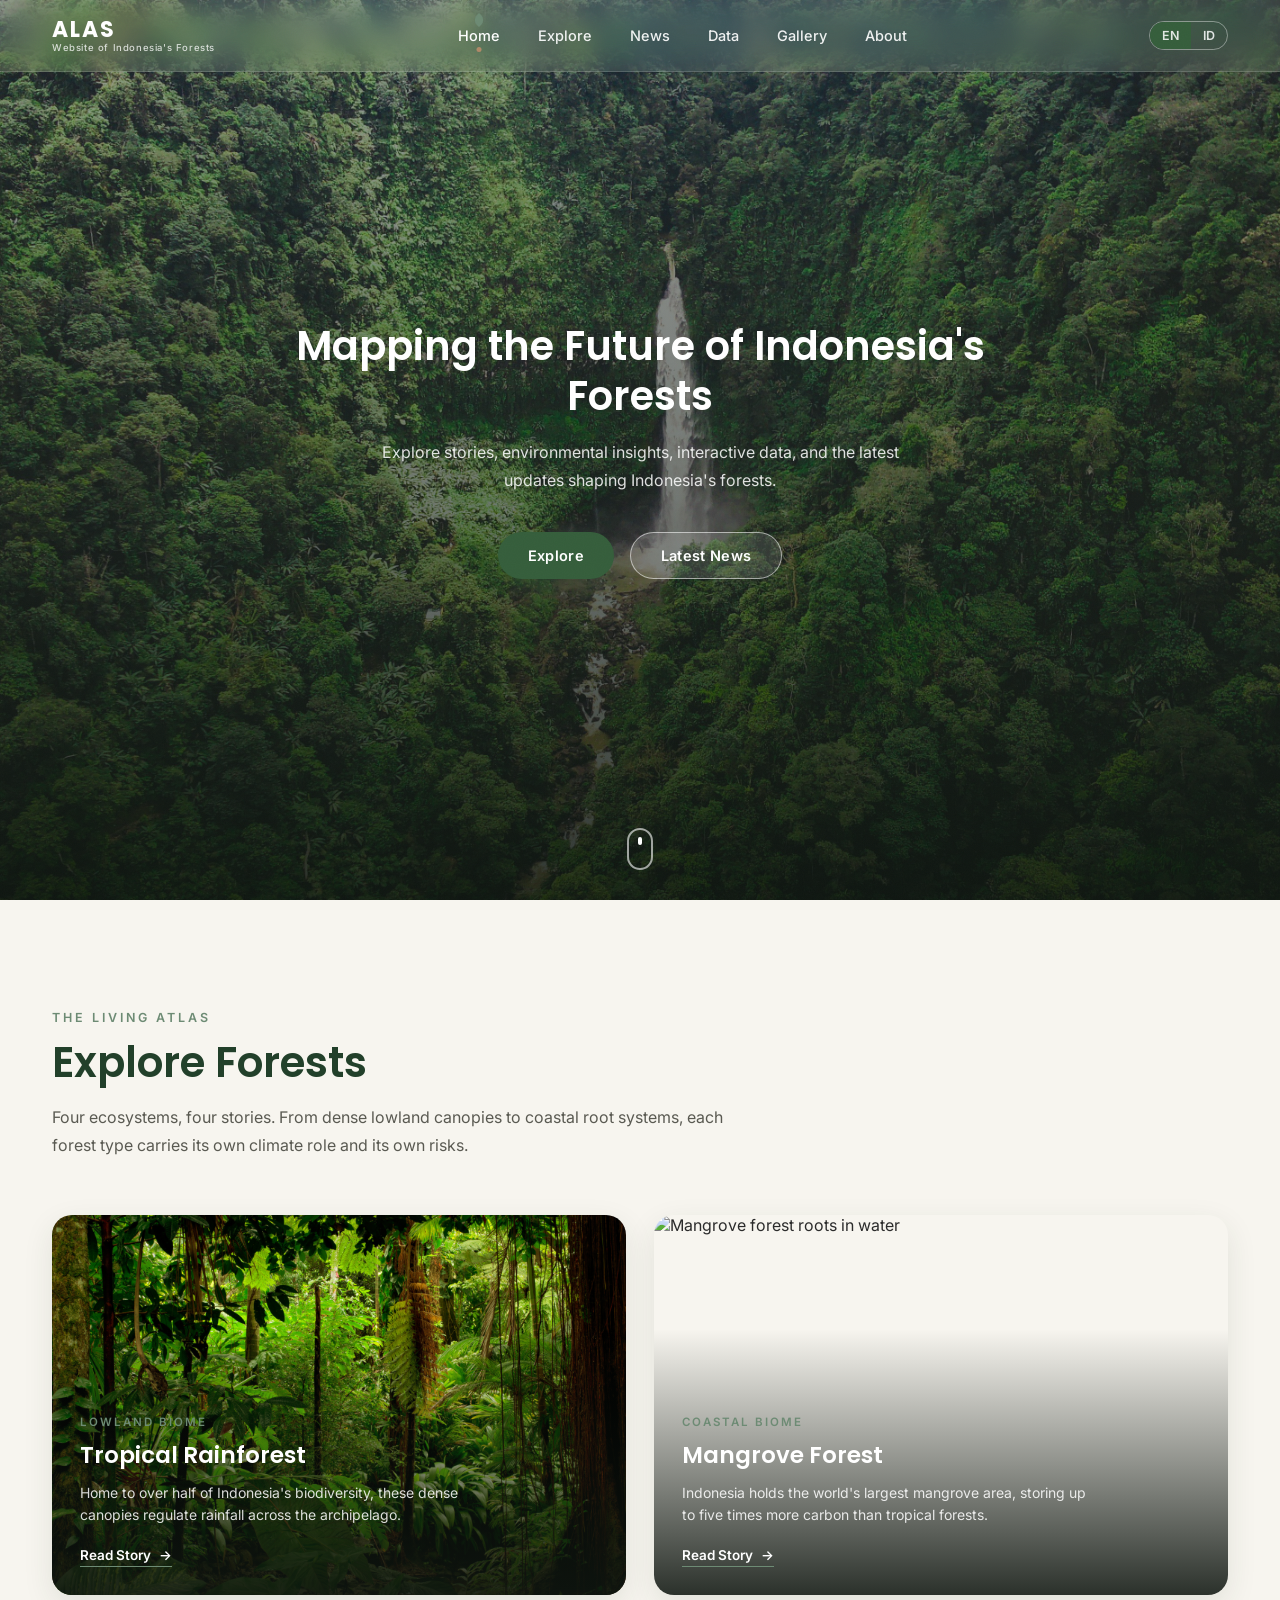
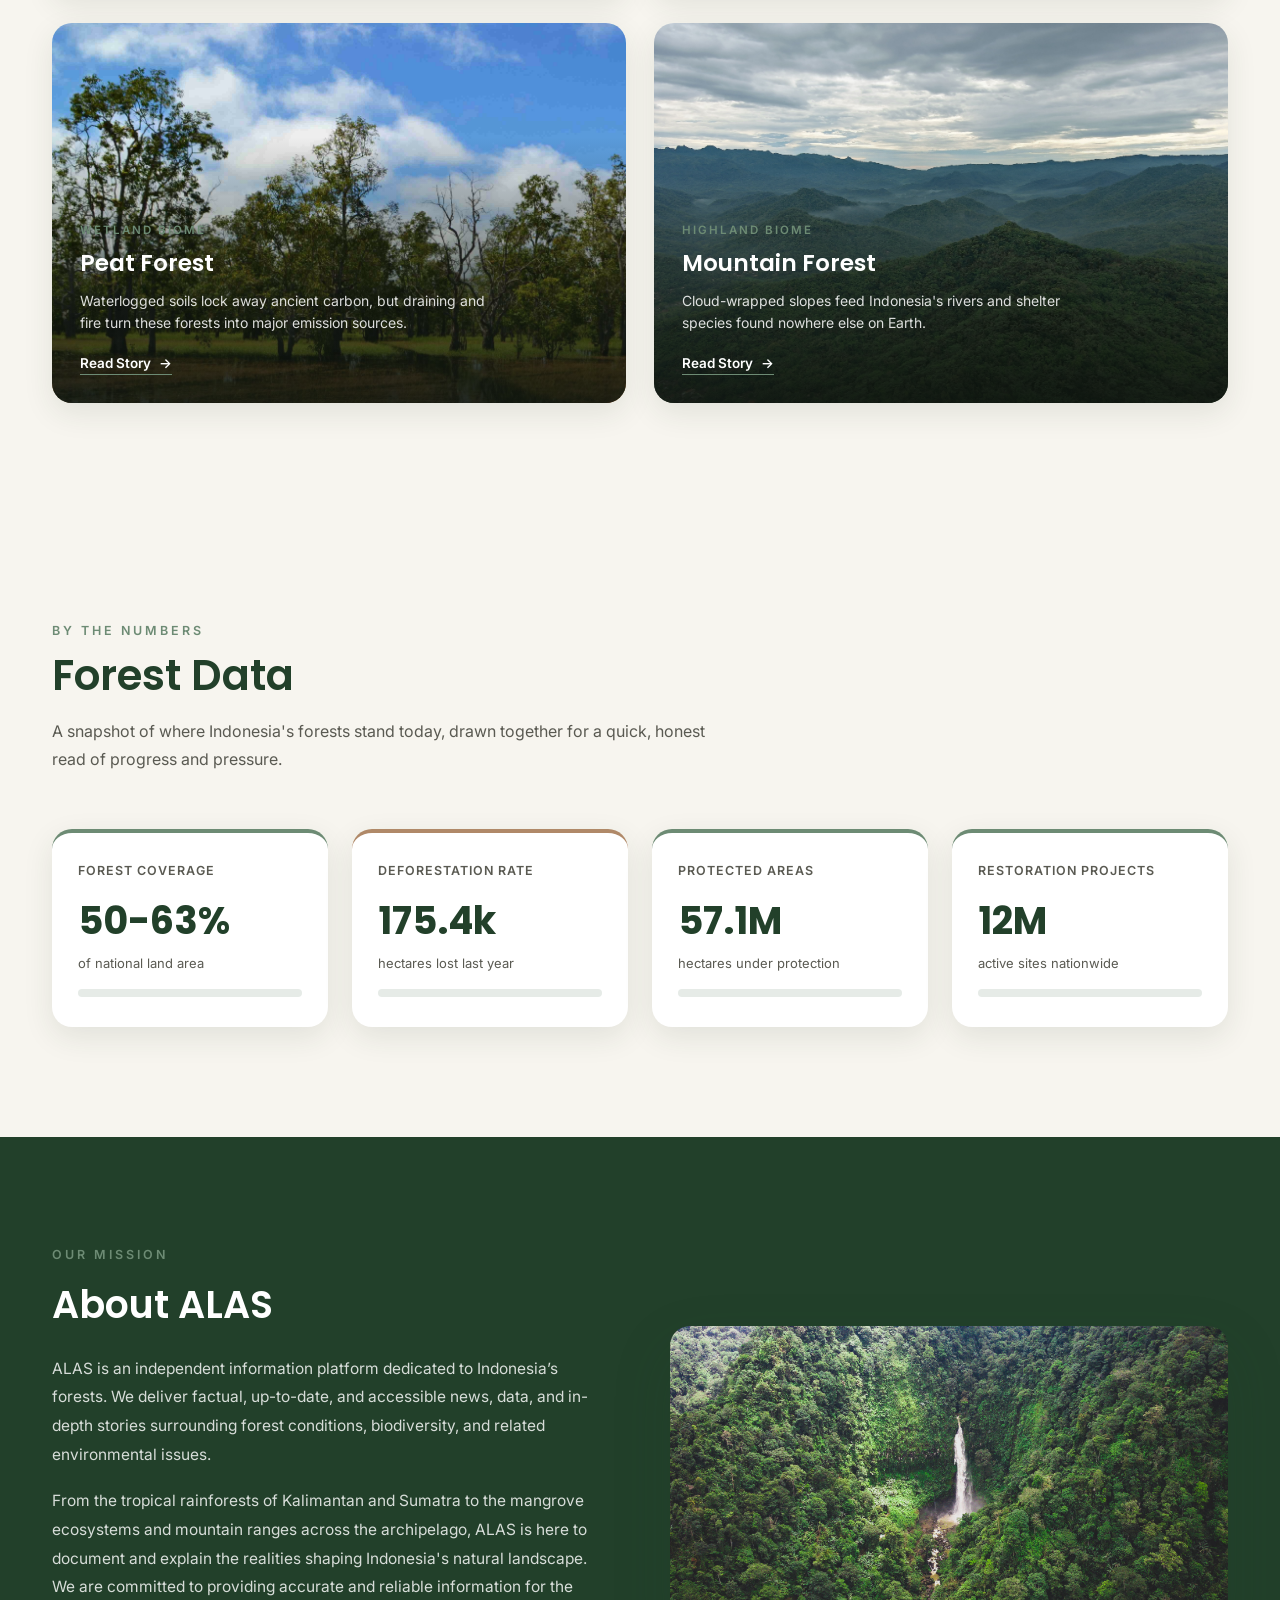
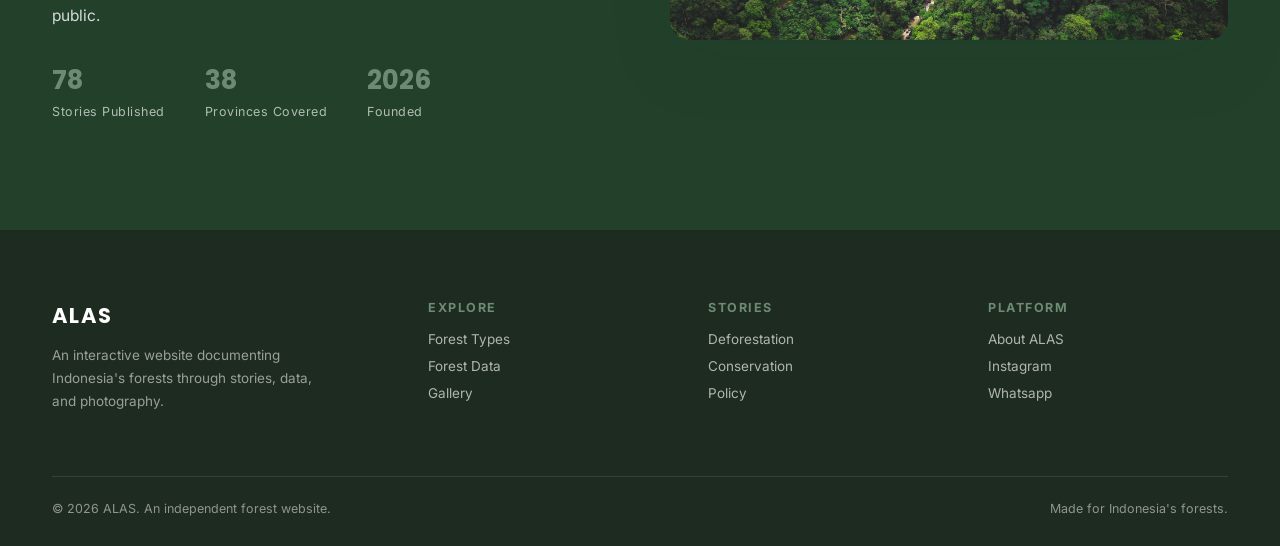
==== commit d2856b7b: "Upload semua file website" ====
--- a/index.html
+++ b/index.html
@@ -3,7 +3,7 @@
 <head>
 <meta charset="UTF-8" />
 <meta name="viewport" content="width=device-width, initial-scale=1.0" />
-<title>ALAS — An Interactive Atlas of Indonesia's Forests</title>
+<title>ALAS — An Interactive Website of Indonesia's Forests</title>
 <link rel="preconnect" href="https://fonts.googleapis.com">
 <link href="https://fonts.googleapis.com/css2?family=Poppins:wght@300;400;500;600;700&family=Inter:wght@300;400;500;600&display=swap" rel="stylesheet">
 <link rel="stylesheet" href="styles.css">
@@ -19,8 +19,8 @@
   <div class="wrap nav-inner">
     <a href="#home" class="nav-logo">
       <span class="mark">ALAS</span>
-      <span class="sub lang-en">Atlas of Indonesia's Forests</span>
-      <span class="sub lang-id">Atlas Hutan Indonesia</span>
+      <span class="sub lang-en">Website of Indonesia's Forests</span>
+      <span class="sub lang-id">Website Hutan Indonesia</span>
     </a>
     <nav class="menu" id="mainMenu">
       <a href="#home" class="nav-link active" data-sec="home"><span class="leaf-ind"></span><span class="lang-en">Home</span><span class="lang-id">Beranda</span></a>
@@ -140,25 +140,25 @@
     <div class="data-grid">
       <div class="data-card reveal">
         <div class="dc-label lang-en">Forest Coverage</div><div class="dc-label lang-id">Tutupan Hutan</div>
-        <div class="dc-value"><span class="counter" data-target="49.1">0</span>%</div>
+        <div class="dc-value"><span class="counter" data-target="49.1">50-63</span>%</div>
         <div class="dc-unit lang-en">of national land area</div><div class="dc-unit lang-id">dari luas daratan nasional</div>
         <div class="progress-track"><div class="progress-fill" data-fill="49.1"></div></div>
       </div>
       <div class="data-card warn reveal">
         <div class="dc-label lang-en">Deforestation Rate</div><div class="dc-label lang-id">Laju Deforestasi</div>
-        <div class="dc-value"><span class="counter" data-target="464">0</span>k</div>
+        <div class="dc-value"><span class="counter" data-target="464">175.4</span>k</div>
         <div class="dc-unit lang-en">hectares lost last year</div><div class="dc-unit lang-id">hektar hilang tahun lalu</div>
         <div class="progress-track"><div class="progress-fill" data-fill="34"></div></div>
       </div>
       <div class="data-card reveal">
         <div class="dc-label lang-en">Protected Areas</div><div class="dc-label lang-id">Kawasan Lindung</div>
-        <div class="dc-value"><span class="counter" data-target="27.4">0</span>M</div>
+        <div class="dc-value"><span class="counter" data-target="27.4">57.1</span>M</div>
         <div class="dc-unit lang-en">hectares under protection</div><div class="dc-unit lang-id">hektar berstatus lindung</div>
         <div class="progress-track"><div class="progress-fill" data-fill="61"></div></div>
       </div>
       <div class="data-card reveal">
         <div class="dc-label lang-en">Restoration Projects</div><div class="dc-label lang-id">Proyek Restorasi</div>
-        <div class="dc-value"><span class="counter" data-target="312">0</span></div>
+        <div class="dc-value"><span class="counter" data-target="312">12</span>M</div>
         <div class="dc-unit lang-en">active sites nationwide</div><div class="dc-unit lang-id">lokasi aktif di seluruh negeri</div>
         <div class="progress-track"><div class="progress-fill" data-fill="45"></div></div>
       </div>
@@ -166,35 +166,6 @@
   </div>
 </section>
 
-<!-- BEFORE & AFTER -->
-<section id="before-after" style="background:#F1EEE3;">
-  <div class="wrap">
-    <div class="section-head reveal" style="margin-left:auto;margin-right:auto;text-align:center;">
-      <span class="eyebrow lang-en">Witness the Change</span>
-      <span class="eyebrow lang-id">Saksikan Perubahan</span>
-      <h2><span class="lang-en">Before &amp; After</span><span class="lang-id">Sebelum &amp; Sesudah</span></h2>
-      <p class="lang-en">Drag the slider to compare a restoration site over six years of regrowth.</p>
-      <p class="lang-id">Geser penggeser untuk membandingkan lokasi restorasi selama enam tahun pertumbuhan kembali.</p>
-    </div>
-
-    <div class="ba-wrap reveal" id="baWrap">
-      <span class="ba-label before lang-en">2002</span><span class="ba-label before lang-id">2002</span>
-      <img src="src/2002-papua.jpg" alt="Degraded land before restoration">
-      <div class="ba-after" id="baAfter">
-        <img src="src/2019-papua.jpg" alt="Regrown forest after restoration">
-      </div>
-      <span class="ba-label after lang-en">2019</span><span class="ba-label after lang-id">2019</span>
-      <div class="ba-handle" id="baHandle">
-        <div class="knob">
-          <svg viewBox="0 0 24 24" fill="none" stroke="currentColor" stroke-width="2.4"><polyline points="15 18 9 12 15 6"/></svg>
-          <svg viewBox="0 0 24 24" fill="none" stroke="currentColor" stroke-width="2.4"><polyline points="9 18 15 12 9 6"/></svg>
-        </div>
-      </div>
-    </div>
-    <p class="ba-caption reveal lang-en">Restoration site, Riau Province — community-led reforestation, 2019–2025.</p>
-    <p class="ba-caption reveal lang-id">Lokasi restorasi, Provinsi Riau — reboisasi yang dipimpin komunitas, 2019–2025.</p>
-  </div>
-</section>
 
 <!-- ABOUT -->
 <section id="about" class="about-section">
@@ -204,18 +175,18 @@
         <span class="eyebrow lang-en">Our Mission</span>
         <span class="eyebrow lang-id">Misi Kami</span>
         <h2><span class="lang-en">About ALAS</span><span class="lang-id">Tentang ALAS</span></h2>
-        <p class="lang-en">ALAS is an independent digital platform documenting Indonesia's forests through visual storytelling and environmental journalism. We combine satellite data, field reporting, and photography to make the state of the country's forests visible, current, and understandable.</p>
-        <p class="lang-id">ALAS adalah platform digital independen yang mendokumentasikan hutan Indonesia melalui penceritaan visual dan jurnalisme lingkungan. Kami menggabungkan data satelit, laporan lapangan, dan fotografi untuk membuat kondisi hutan negeri ini terlihat, terkini, dan mudah dipahami.</p>
-        <p class="lang-en">Our name comes from the Indonesian word for "forest" — a reminder that what we cover is not abstract, but a living landscape millions of people call home.</p>
-        <p class="lang-id">Nama kami berasal dari kata "hutan" dalam bahasa Indonesia — pengingat bahwa apa yang kami liput bukanlah hal abstrak, melainkan lanskap hidup yang menjadi rumah bagi jutaan orang.</p>
+        <p class="lang-en">ALAS is an independent information platform dedicated to Indonesia’s forests. We deliver factual, up-to-date, and accessible news, data, and in-depth stories surrounding forest conditions, biodiversity, and related environmental issues.</p>
+        <p class="lang-id">ALAS adalah platform informasi independen tentang hutan Indonesia. Kami menyajikan berita, data, dan cerita mendalam seputar kondisi hutan, keanekaragaman hayati, serta berbagai isu terkait secara faktual, terkini, dan mudah dipahami.</p>
+        <p class="lang-en">From the tropical rainforests of Kalimantan and Sumatra to the mangrove ecosystems and mountain ranges across the archipelago, ALAS is here to document and explain the realities shaping Indonesia's natural landscape. We are committed to providing accurate and reliable information for the public.</p>
+        <p class="lang-id">Dari hutan tropis di Kalimantan dan Sumatra hingga ekosistem mangrove dan pegunungan di seluruh Nusantara, Alas hadir untuk mendokumentasikan dan menjelaskan apa yang sedang terjadi di balik alam Indonesia. Kami berkomitmen menyajikan informasi yang akurat bagi masyarakat.</p>
         <div class="about-stats">
-          <div><b>120+</b><span class="lang-en">Stories Published</span><span class="lang-id">Kisah Diterbitkan</span></div>
-          <div><b>34</b><span class="lang-en">Provinces Covered</span><span class="lang-id">Provinsi Diliput</span></div>
-          <div><b>2021</b><span class="lang-en">Founded</span><span class="lang-id">Didirikan</span></div>
+          <div><b>78</b><span class="lang-en">Stories Published</span><span class="lang-id">Kisah Diterbitkan</span></div>
+          <div><b>38</b><span class="lang-en">Provinces Covered</span><span class="lang-id">Provinsi Diliput</span></div>
+          <div><b>2026</b><span class="lang-en">Founded</span><span class="lang-id">Didirikan</span></div>
         </div>
       </div>
       <div class="reveal">
-        <img src="https://images.unsplash.com/photo-1542273917363-3b1817f69a2d?auto=format&fit=crop&w=900&q=80" alt="Researcher walking through forest">
+        <img src="src/cover.jpg" alt="Researcher walking through forest">
       </div>
     </div>
   </div>
@@ -227,13 +198,13 @@
     <div class="footer-grid">
       <div>
         <div class="footer-logo">ALAS</div>
-        <p class="lang-en">An interactive atlas documenting Indonesia's forests through stories, data, and photography.</p>
-        <p class="lang-id">Atlas interaktif yang mendokumentasikan hutan Indonesia melalui kisah, data, dan fotografi.</p>
+        <p class="lang-en">An interactive website documenting Indonesia's forests through stories, data, and photography.</p>
+        <p class="lang-id">Website interaktif yang mendokumentasikan hutan Indonesia melalui kisah, data, dan fotografi.</p>
       </div>
       <div class="footer-col">
         <h6 class="lang-en">Explore</h6><h6 class="lang-id">Jelajah</h6>
-        <a href="#explore"><span class="lang-en">Forest Types</span><span class="lang-id">Jenis Hutan</span></a>
-        <a href="#data"><span class="lang-en">Forest Data</span><span class="lang-id">Data Hutan</span></a>
+        <a href="index.html#explore"><span class="lang-en">Forest Types</span><span class="lang-id">Jenis Hutan</span></a>
+        <a href="index.html#data"><span class="lang-en">Forest Data</span><span class="lang-id">Data Hutan</span></a>
         <a href="gallery.html"><span class="lang-en">Gallery</span><span class="lang-id">Galeri</span></a>
       </div>
       <div class="footer-col">
@@ -245,13 +216,13 @@
       <div class="footer-col">
         <h6 class="lang-en">Platform</h6><h6 class="lang-id">Platform</h6>
         <a href="index.html#about"><span class="lang-en">About ALAS</span><span class="lang-id">Tentang ALAS</span></a>
-        <a href="https://www.instagram.com/marsyaafnii" target="_blank" rel="noopener noreferrer"><span class="lang-en">Instagram</span><span class="lang-id">Kontak</span></a>
-        <a href="https://wa.me/6281296322560" target="_blank" rel="noopener noreferrer"><span class="lang-en">Whatsapp</span><span class="lang-id">Buletin</span></a>
+        <a href="https://www.instagram.com/marsyaafnii" target="_blank" rel="noopener noreferrer"><span class="lang-en">Instagram</span><span class="lang-id">Instagram</span></a>
+        <a href="https://wa.me/6281296322560" target="_blank" rel="noopener noreferrer"><span class="lang-en">Whatsapp</span><span class="lang-id">Whatsapp</span></a>
       </div>
     </div>
     <div class="footer-bottom">
-      <span class="lang-en">© 2026 ALAS. An independent forest atlas.</span>
-      <span class="lang-id">© 2026 ALAS. Atlas hutan independen.</span>
+      <span class="lang-en">© 2026 ALAS. An independent forest website.</span>
+      <span class="lang-id">© 2026 ALAS. Website hutan independen.</span>
       <span class="lang-en">Made for Indonesia's forests.</span>
       <span class="lang-id">Dibuat untuk hutan Indonesia.</span>
     </div>
--- a/styles.css
+++ b/styles.css
@@ -295,7 +295,12 @@
   .nc-meta{font-size:11.5px;color:var(--text-soft);border-top:1px solid var(--line);padding-top:12px;}
   .news-empty{display:none;text-align:center;padding:60px 20px;color:var(--text-soft);}
   .news-empty.show{display:block;}
-
+  .news-link{
+    text-decoration:none;
+    color:inherit;
+    display:block;
+    cursor:pointer;
+  }
   .skeleton-grid{display:grid;grid-template-columns:repeat(3,1fr);gap:28px;}
   .skel-card{border-radius:var(--radius-sm);overflow:hidden;background:var(--bg-raised);box-shadow:var(--shadow);}
   .skel-img{height:190px;background:linear-gradient(90deg,#ECE9DF 25%,#F4F2EA 37%,#ECE9DF 63%);background-size:400% 100%;animation:shimmer 1.4s infinite;}
@@ -392,6 +397,10 @@
   .back-to-top.show{opacity:1;pointer-events:auto;transform:translateY(0);}
   .back-to-top:hover{background:var(--forest-dark);}
 
+  .news-toolbar,
+  .search-status{
+    display:none !important;
+  }
   /* ---------- FOOTER ---------- */
   footer{background:#1E2B20;color:rgba(255,255,255,0.75);padding:70px 0 30px;}
   .footer-grid{display:grid;grid-template-columns:1.4fr 1fr 1fr 1fr;gap:40px;margin-bottom:50px;}
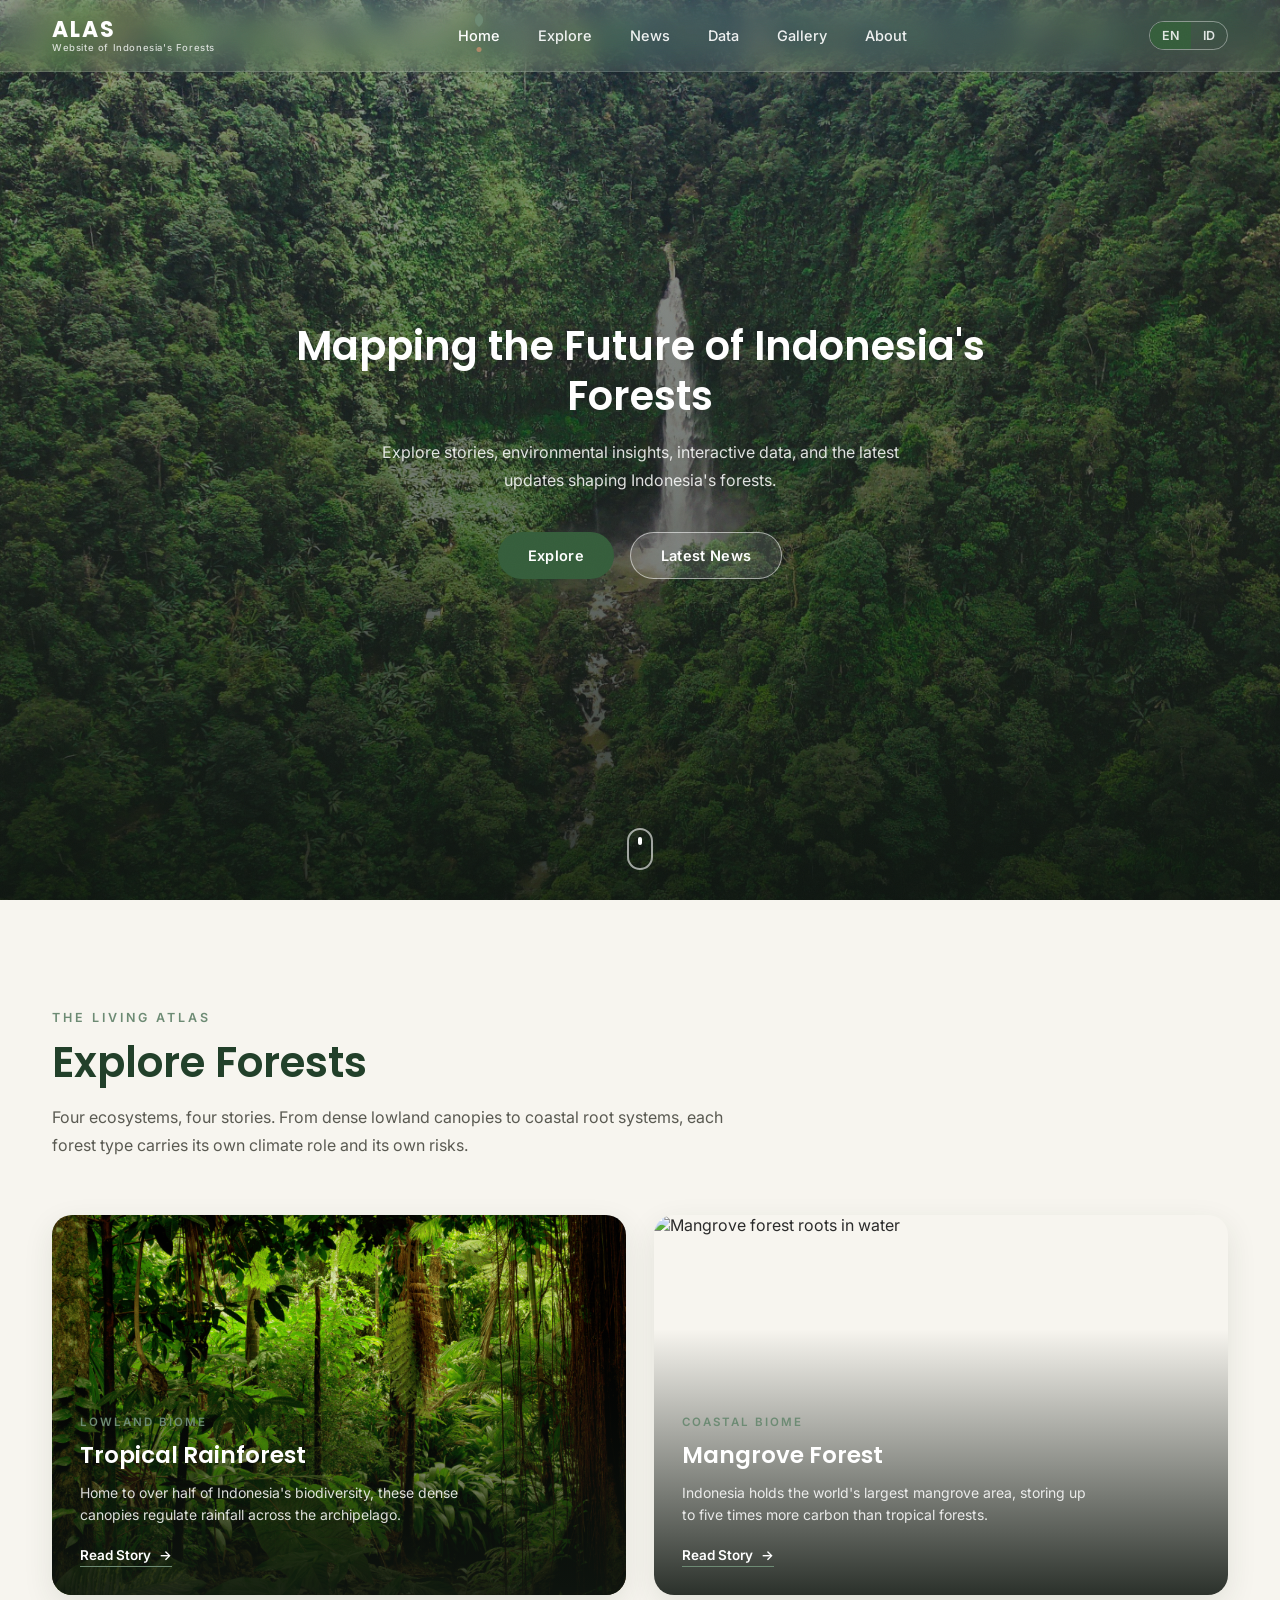
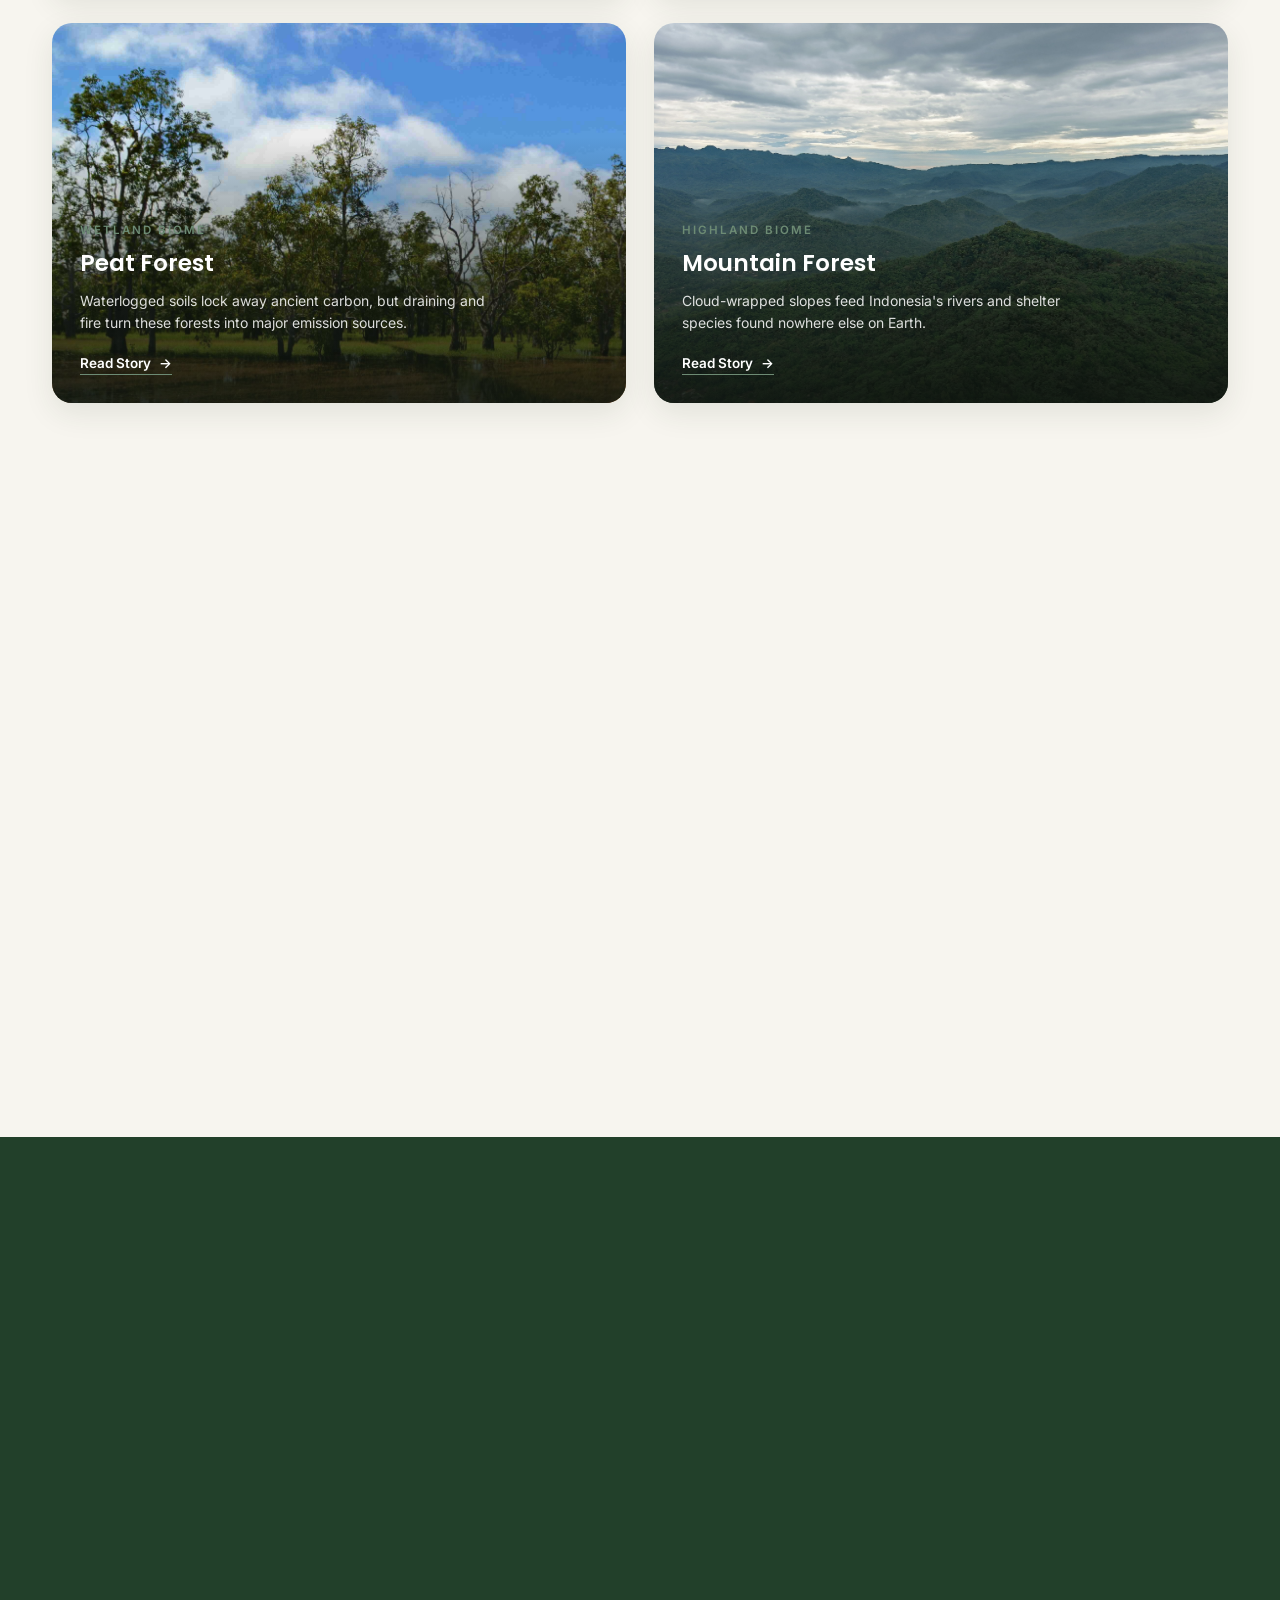
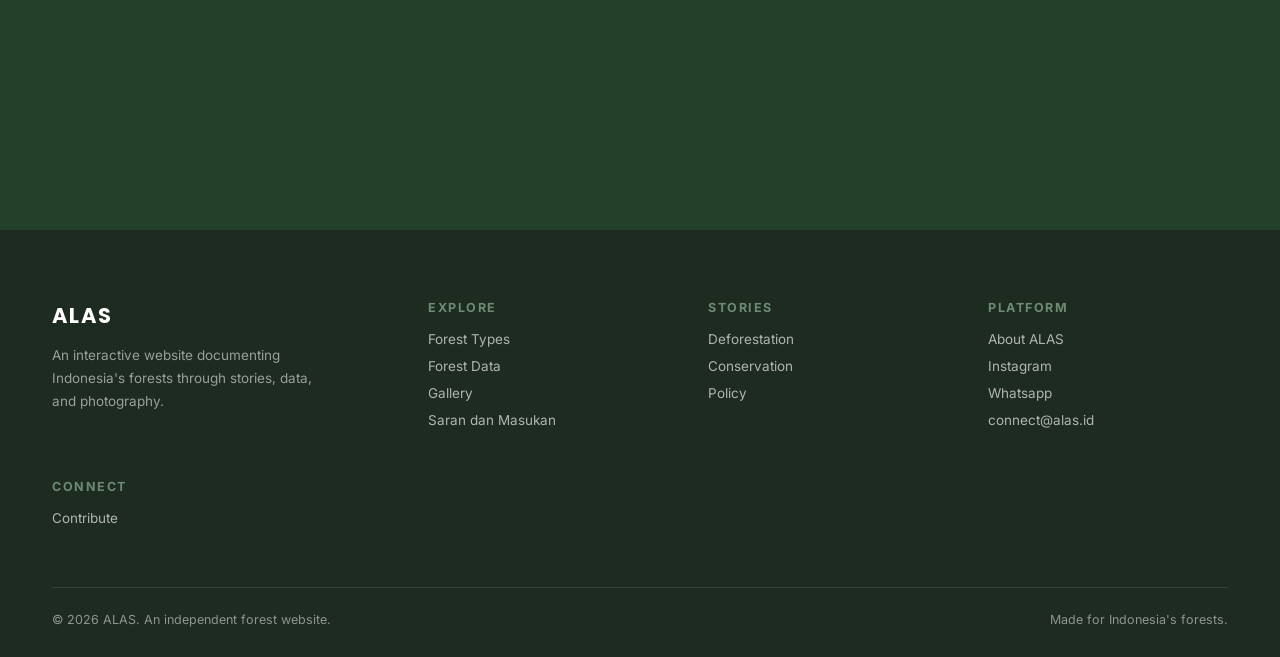
==== commit 2d054e70: "Edit Footer sama tambah pages form" ====
--- a/index.html
+++ b/index.html
@@ -206,6 +206,7 @@
         <a href="index.html#explore"><span class="lang-en">Forest Types</span><span class="lang-id">Jenis Hutan</span></a>
         <a href="index.html#data"><span class="lang-en">Forest Data</span><span class="lang-id">Data Hutan</span></a>
         <a href="gallery.html"><span class="lang-en">Gallery</span><span class="lang-id">Galeri</span></a>
+        <a href="form.html"><span class="lang-en">Saran dan Masukan</span><span class="lang-id">Saran dan Masukan</span></a>
       </div>
       <div class="footer-col">
         <h6 class="lang-en">Stories</h6><h6 class="lang-id">Kisah</h6>
@@ -218,7 +219,12 @@
         <a href="index.html#about"><span class="lang-en">About ALAS</span><span class="lang-id">Tentang ALAS</span></a>
         <a href="https://www.instagram.com/marsyaafnii" target="_blank" rel="noopener noreferrer"><span class="lang-en">Instagram</span><span class="lang-id">Instagram</span></a>
         <a href="https://wa.me/6281296322560" target="_blank" rel="noopener noreferrer"><span class="lang-en">Whatsapp</span><span class="lang-id">Whatsapp</span></a>
-      </div>
+        <a href="mailto:connect@alas.id">connect@alas.id</a>
+      </div>
+      <div class="footer-col">
+        <h6 class="lang-en">Connect</h6><h6 class="lang-id">Terhubung</h6>
+        <a href="form.html"><span class="lang-en">Contribute</span><span class="lang-id">Berkontribusi</span></a>
+      </div>      
     </div>
     <div class="footer-bottom">
       <span class="lang-en">© 2026 ALAS. An independent forest website.</span>
